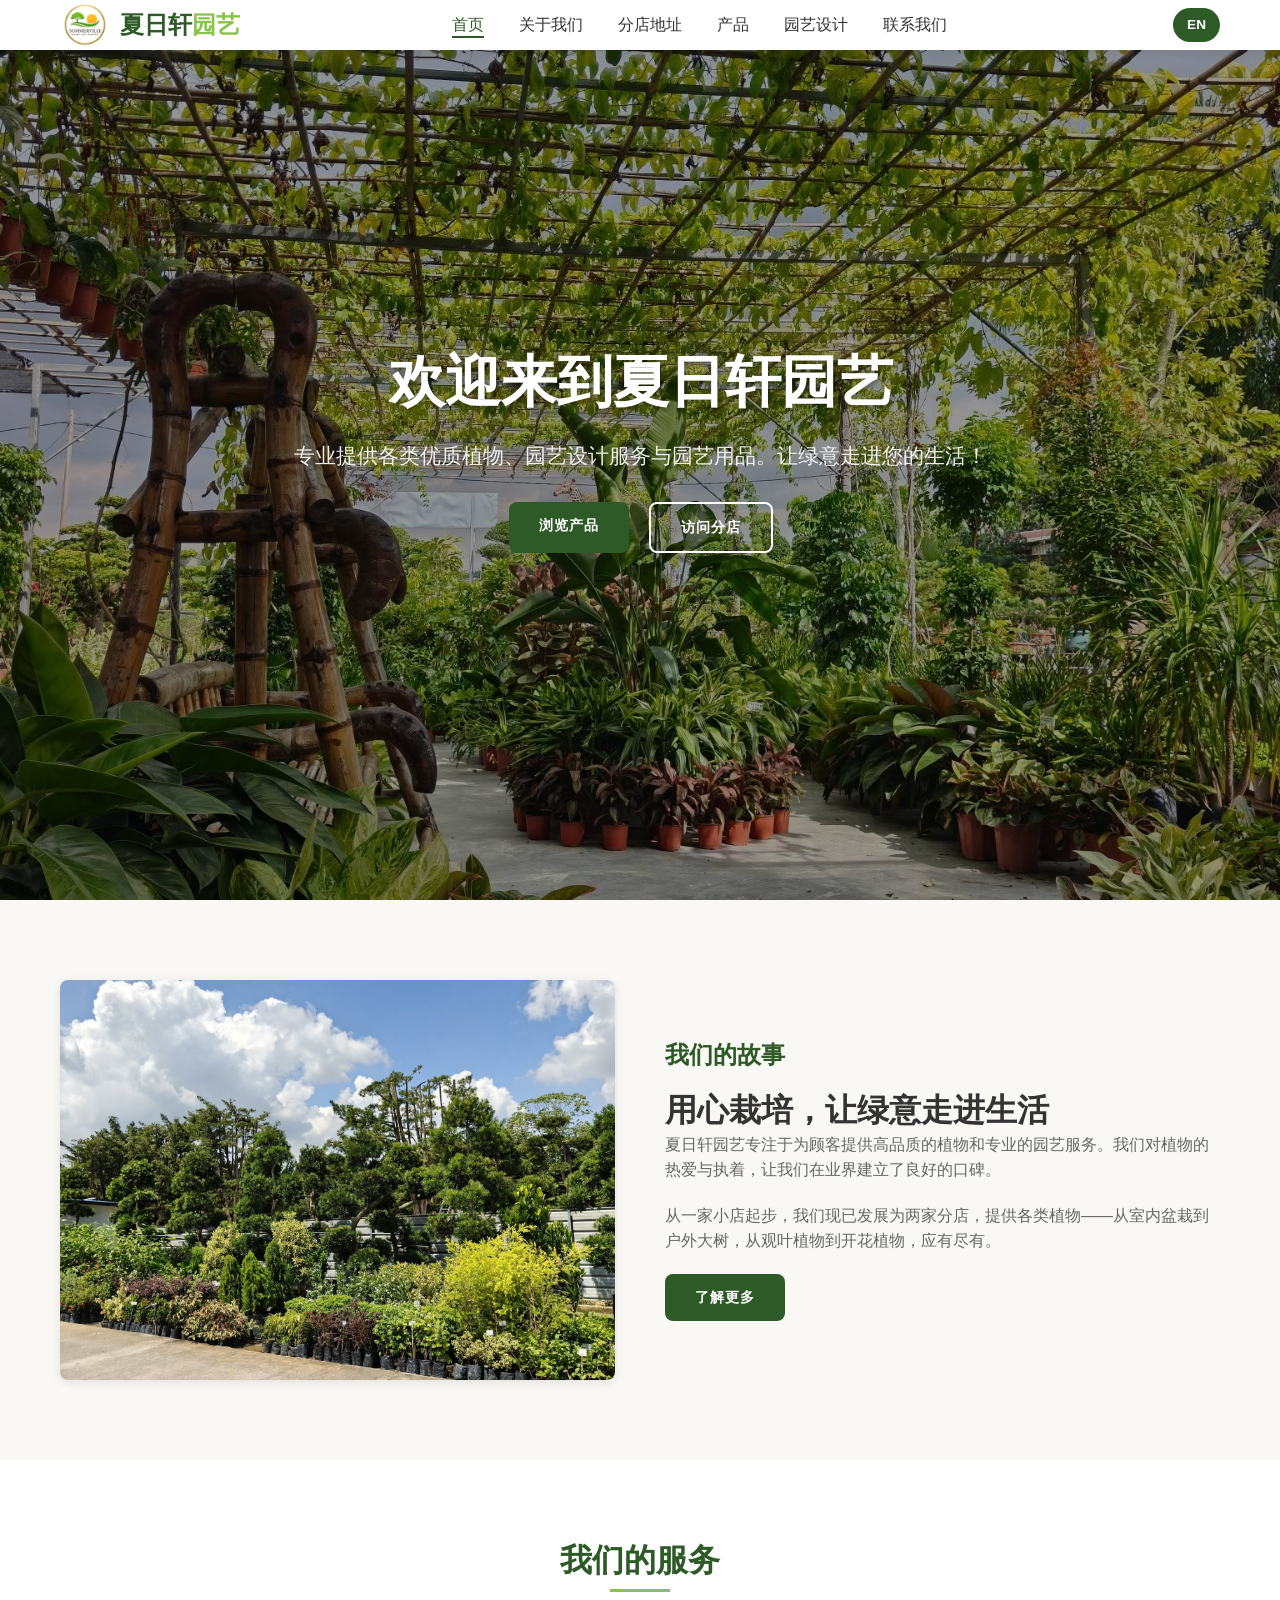
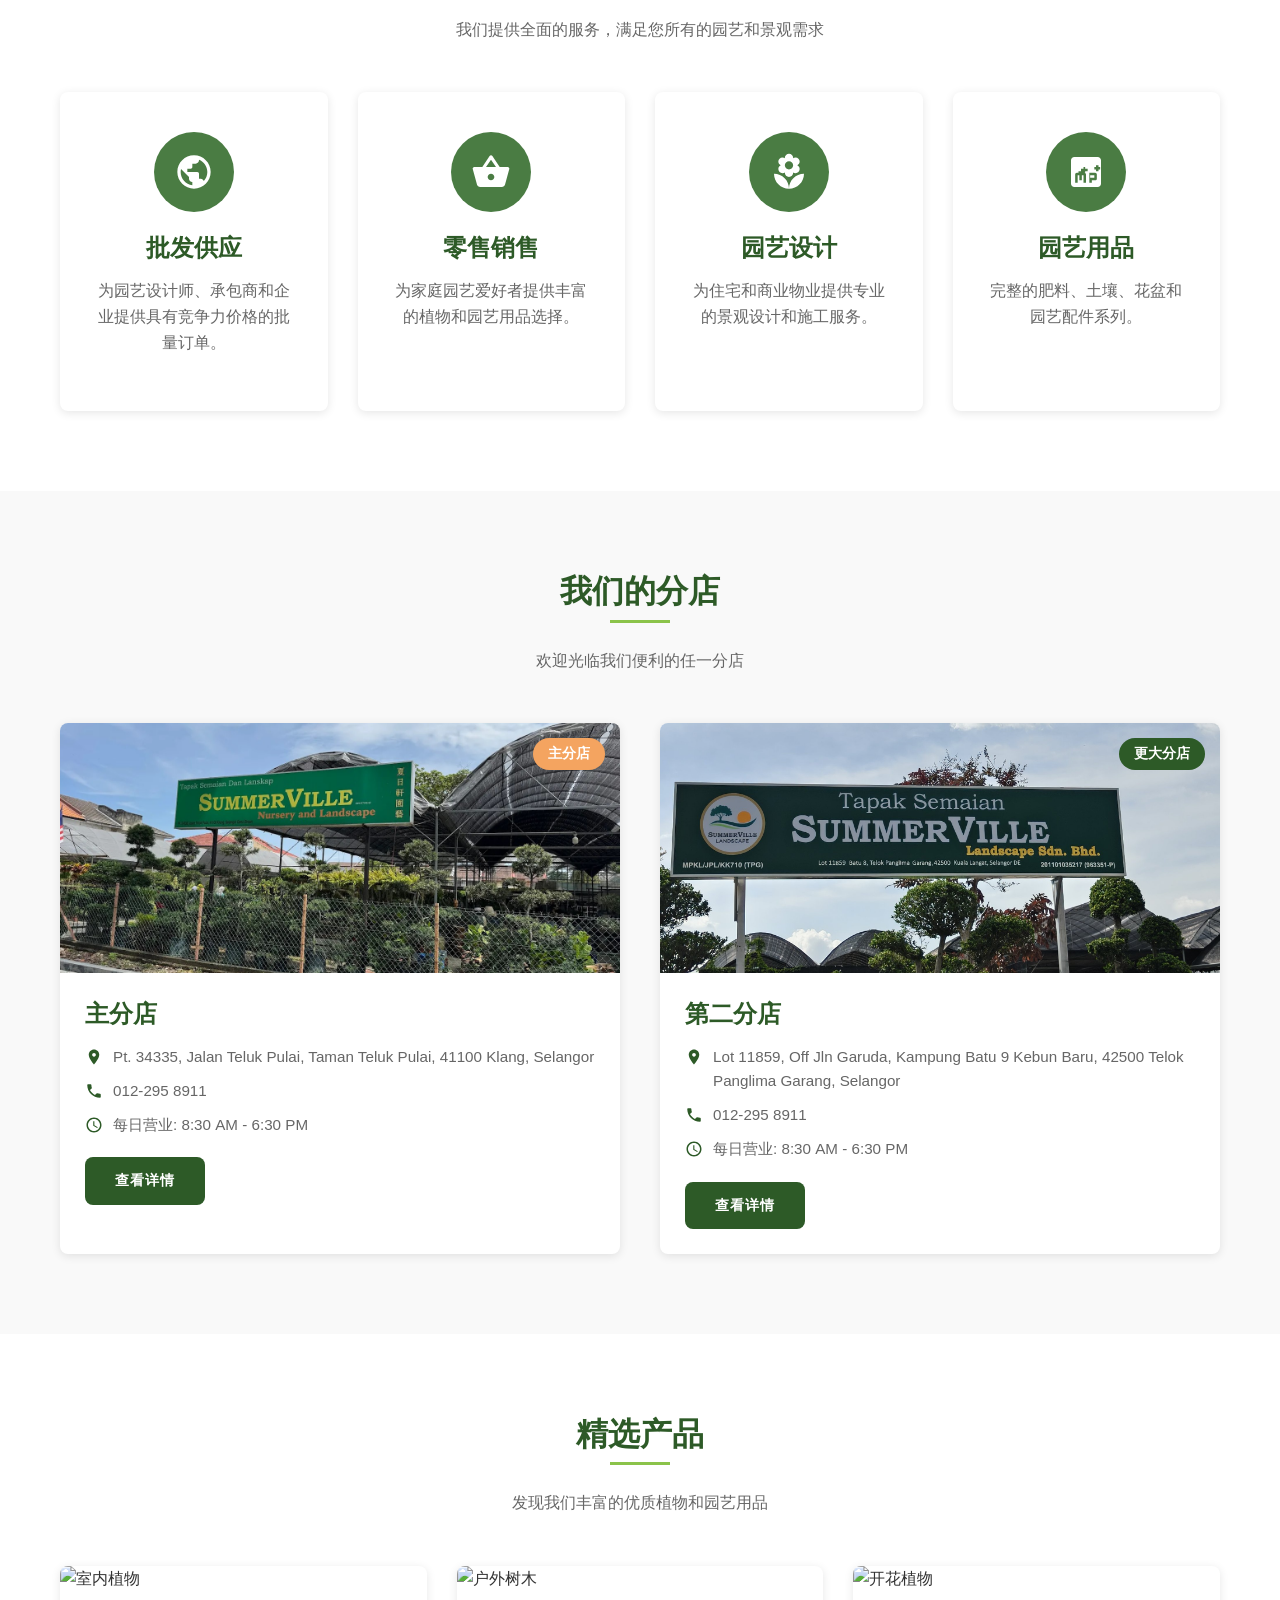
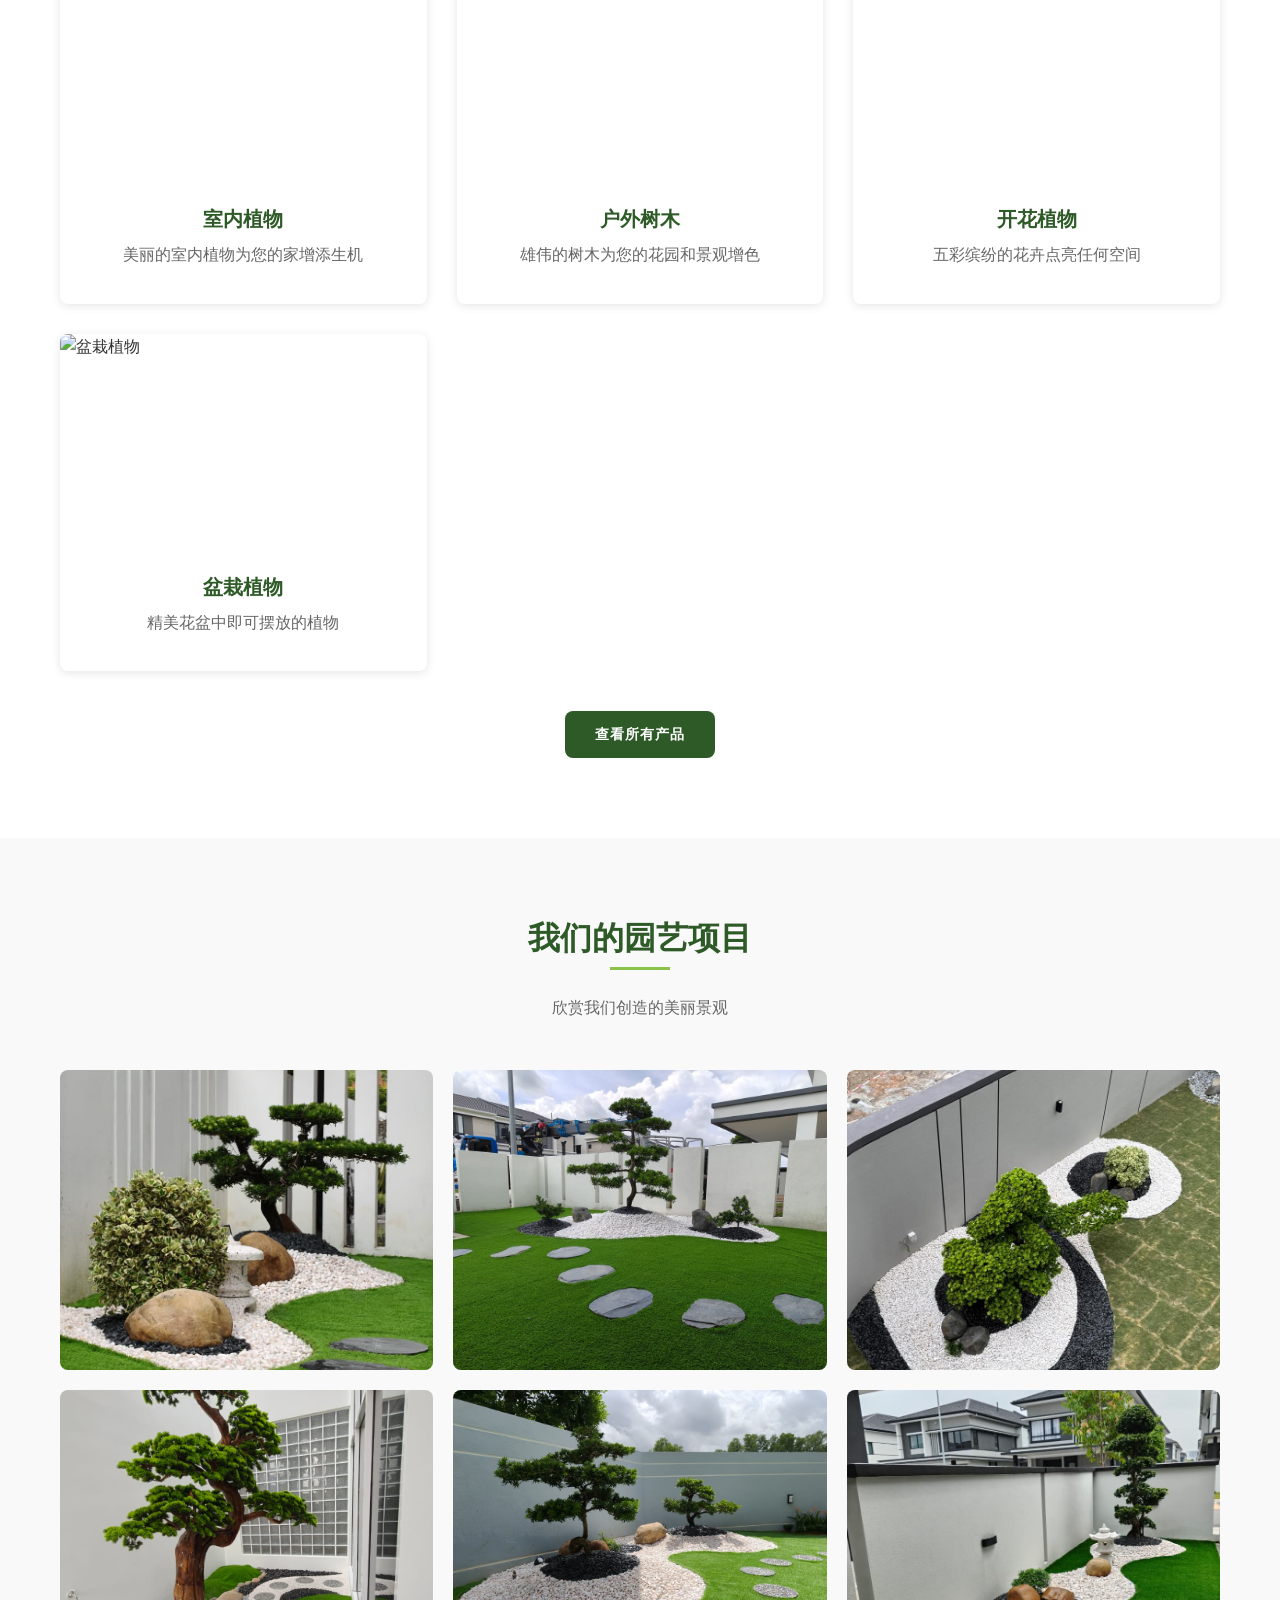
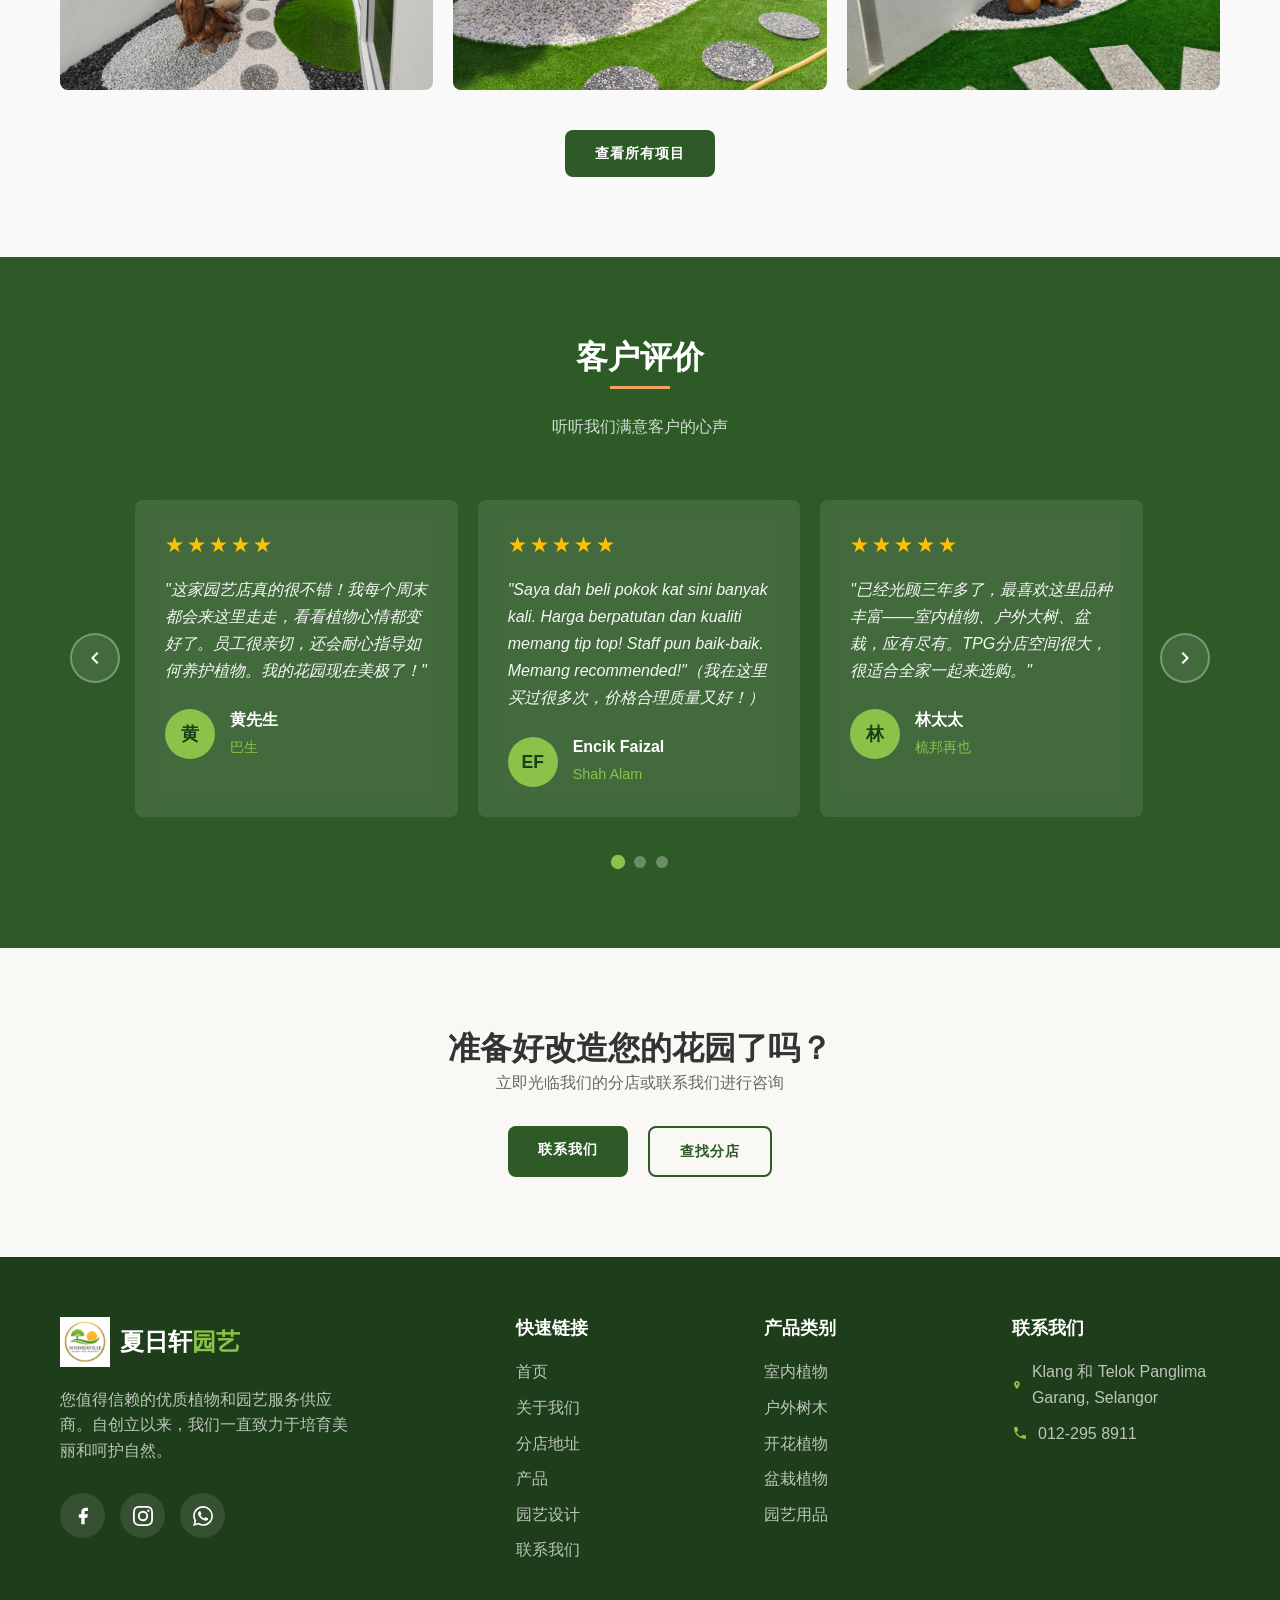
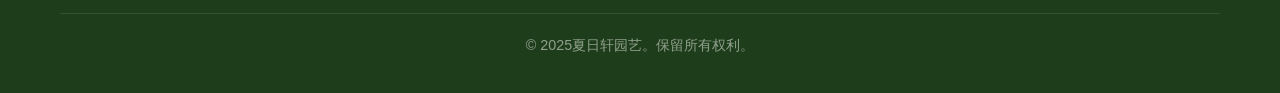
==== cn/index.html @ aea21b6f "Summerville Nursery website - complete with English and Chinese versions" ====
﻿<!DOCTYPE html>
<html lang="zh-CN">

<head>
    <!-- Primary Meta Tags -->
    <meta charset="UTF-8">
    <meta name="viewport" content="width=device-width, initial-scale=1.0">
    <meta name="title" content="夏日轩园艺 - 优质植物与园艺服务">
    <meta name="description" content="夏日轩园艺提供优质植物、园艺设计服务和园艺用品。欢迎光临我们的两家分店，满足您所有的园艺需求。批发和零售均可。">
    <meta name="keywords" content="苗圃, 植物, 园艺设计, 花园, 树木, 花卉, 盆栽, 园艺用品, 批发植物, 零售苗圃">
    <meta name="author" content="Summerville Nursery">
    <meta name="robots" content="index, follow">

    <!-- Canonical URL -->
    <link rel="canonical" href="https://www.summervillenursery.com/cn/">

    <!-- Favicon -->
    <link rel="icon" type="image/png" href="../images/favicon.png">

    <title>夏日轩园艺 - 优质植物与园艺服务</title>

    <!-- Stylesheets -->
    <link rel="stylesheet" href="../css/styles.css">
</head>

<body>
    <!-- Header & Navigation -->
    <header>
        <nav class="container">
            <div class="logo">
                <img src="../image/SummervilleLogo.png" alt="夏日轩园艺标志" width="50" height="50">
                <h1>夏日轩<span>园艺</span></h1>
            </div>
            <ul class="nav-links">
                <li><a href="index.html" class="active">首页</a></li>
                <li><a href="about.html">关于我们</a></li>
                <li><a href="branches.html">分店地址</a></li>
                <li><a href="products.html">产品</a></li>
                <li><a href="landscape.html">园艺设计</a></li>
                <li><a href="contact.html">联系我们</a></li>
            </ul>
            <a href="../index.html" class="lang-toggle" title="Switch to English">EN</a>
            <div class="mobile-menu-btn" aria-label="切换移动菜单">
                <span></span>
                <span></span>
                <span></span>
            </div>
        </nav>
    </header>

    <!-- Hero Section -->
    <section class="hero">
        <div class="hero-slider">
            <div class="hero-slide active" style="background-image: url('../image/landing/n1.jpg');"></div>
            <div class="hero-slide" style="background-image: url('../image/landing/n2.jpg');"></div>
            <div class="hero-slide" style="background-image: url('../image/landscapes/l8.jpeg');"></div>
        </div>
        <div class="hero-overlay"></div>
        <div class="hero-content">
            <h1>欢迎来到夏日轩园艺</h1>
            <p>专业提供各类优质植物、园艺设计服务与园艺用品。让绿意走进您的生活！</p>
            <div class="hero-buttons">
                <a href="products.html" class="btn btn-primary">浏览产品</a>
                <a href="branches.html" class="btn btn-secondary" style="color: white; border-color: white;">访问分店</a>
            </div>
        </div>
    </section>

    <!-- About Preview Section -->
    <section class="about-preview">
        <div class="container">
            <div class="about-grid">
                <div class="about-image animate-on-scroll">
                    <img src="../image/landing/n4.jpg" alt="关于夏日轩园艺 - 我们的故事">
                </div>
                <div class="about-text animate-on-scroll">
                    <h3>我们的故事</h3>
                    <h2>用心栽培，让绿意走进生活</h2>
                    <p>夏日轩园艺专注于为顾客提供高品质的植物和专业的园艺服务。我们对植物的热爱与执着，让我们在业界建立了良好的口碑。</p>
                    <p>从一家小店起步，我们现已发展为两家分店，提供各类植物——从室内盆栽到户外大树，从观叶植物到开花植物，应有尽有。</p>
                    <a href="about.html" class="btn btn-primary">了解更多</a>
                </div>
            </div>
        </div>
    </section>

    <!-- Services Section -->
    <section class="services">
        <div class="container">
            <div class="section-header">
                <h2>我们的服务</h2>
                <p>我们提供全面的服务，满足您所有的园艺和景观需求</p>
            </div>
            <div class="services-grid">
                <div class="service-card animate-on-scroll">
                    <div class="service-icon">
                        <svg viewBox="0 0 24 24">
                            <path d="M12 2C6.48 2 2 6.48 2 12s4.48 10 10 10 10-4.48 10-10S17.52 2 12 2zm-1 17.93c-3.95-.49-7-3.85-7-7.93 0-.62.08-1.21.21-1.79L9 15v1c0 1.1.9 2 2 2v1.93zm6.9-2.54c-.26-.81-1-1.39-1.9-1.39h-1v-3c0-.55-.45-1-1-1H8v-2h2c.55 0 1-.45 1-1V7h2c1.1 0 2-.9 2-2v-.41c2.93 1.19 5 4.06 5 7.41 0 2.08-.8 3.97-2.1 5.39z" />
                        </svg>
                    </div>
                    <h3>批发供应</h3>
                    <p>为园艺设计师、承包商和企业提供具有竞争力价格的批量订单。</p>
                </div>
                <div class="service-card animate-on-scroll">
                    <div class="service-icon">
                        <svg viewBox="0 0 24 24">
                            <path d="M17.21 9l-4.38-6.56c-.19-.28-.51-.42-.83-.42-.32 0-.64.14-.83.43L6.79 9H2c-.55 0-1 .45-1 1 0 .09.01.18.04.27l2.54 9.27c.23.84 1 1.46 1.92 1.46h13c.92 0 1.69-.62 1.93-1.46l2.54-9.27L23 10c0-.55-.45-1-1-1h-4.79zM9 9l3-4.4L15 9H9zm3 8c-1.1 0-2-.9-2-2s.9-2 2-2 2 .9 2 2-.9 2-2 2z" />
                        </svg>
                    </div>
                    <h3>零售销售</h3>
                    <p>为家庭园艺爱好者提供丰富的植物和园艺用品选择。</p>
                </div>
                <div class="service-card animate-on-scroll">
                    <div class="service-icon">
                        <svg viewBox="0 0 24 24">
                            <path d="M12 22c4.97 0 9-4.03 9-9-4.97 0-9 4.03-9 9zM5.6 10.25c0 1.38 1.12 2.5 2.5 2.5.53 0 1.01-.16 1.42-.44l-.02.19c0 1.38 1.12 2.5 2.5 2.5s2.5-1.12 2.5-2.5l-.02-.19c.4.28.89.44 1.42.44 1.38 0 2.5-1.12 2.5-2.5 0-1-.59-1.85-1.43-2.25.84-.4 1.43-1.25 1.43-2.25 0-1.38-1.12-2.5-2.5-2.5-.53 0-1.01.16-1.42.44l.02-.19C14.5 2.12 13.38 1 12 1S9.5 2.12 9.5 3.5l.02.19c-.4-.28-.89-.44-1.42-.44-1.38 0-2.5 1.12-2.5 2.5 0 1 .59 1.85 1.43 2.25-.84.4-1.43 1.25-1.43 2.25zM12 5.5c1.38 0 2.5 1.12 2.5 2.5s-1.12 2.5-2.5 2.5S9.5 9.38 9.5 8s1.12-2.5 2.5-2.5zM3 13c0 4.97 4.03 9 9 9 0-4.97-4.03-9-9-9z" />
                        </svg>
                    </div>
                    <h3>园艺设计</h3>
                    <p>为住宅和商业物业提供专业的景观设计和施工服务。</p>
                </div>
                <div class="service-card animate-on-scroll">
                    <div class="service-icon">
                        <svg viewBox="0 0 24 24">
                            <path d="M19 3H5c-1.1 0-2 .9-2 2v14c0 1.1.9 2 2 2h14c1.1 0 2-.9 2-2V5c0-1.1-.9-2-2-2zm-7 15.5h-1.5V14h-1v3H8v-3H7v4.5H5.5v-5c0-.55.45-1 1-1H11c.55 0 1 .45 1 1v5zm3.5 0H14v-6h3.5c.55 0 1 .45 1 1V16c0 .55-.45 1-1 1h-2v1.5zm-1-4.5H17v1.5h-2.5V14zm0-1.5h-7v-1H9v-1.5h1.5v-1h1v1H13v1.5h-1.5v1zm3.5-1v-1h-1v-1.5h1v-1h1.5v1h1v1.5h-1v1H17z" />
                        </svg>
                    </div>
                    <h3>园艺用品</h3>
                    <p>完整的肥料、土壤、花盆和园艺配件系列。</p>
                </div>
            </div>
        </div>
    </section>

    <!-- Our Branches Section -->
    <section class="branches-section">
        <div class="container">
            <div class="section-header">
                <h2>我们的分店</h2>
                <p>欢迎光临我们便利的任一分店</p>
            </div>
            <div class="branches-grid">
                <!-- Main Branch -->
                <div class="branch-card animate-on-scroll">
                    <div class="branch-image">
                        <img src="../image/landing/m1.jpg" alt="夏日轩园艺主分店">
                        <span class="branch-badge">主分店</span>
                    </div>
                    <div class="branch-info">
                        <h3>主分店</h3>
                        <div class="branch-details">
                            <p>
                                <svg viewBox="0 0 24 24">
                                    <path d="M12 2C8.13 2 5 5.13 5 9c0 5.25 7 13 7 13s7-7.75 7-13c0-3.87-3.13-7-7-7zm0 9.5c-1.38 0-2.5-1.12-2.5-2.5s1.12-2.5 2.5-2.5 2.5 1.12 2.5 2.5-1.12 2.5-2.5 2.5z" />
                                </svg>
                                <span>Pt. 34335, Jalan Teluk Pulai, Taman Teluk Pulai, 41100 Klang, Selangor</span>
                            </p>
                            <p>
                                <svg viewBox="0 0 24 24">
                                    <path d="M6.62 10.79c1.44 2.83 3.76 5.14 6.59 6.59l2.2-2.2c.27-.27.67-.36 1.02-.24 1.12.37 2.33.57 3.57.57.55 0 1 .45 1 1V20c0 .55-.45 1-1 1-9.39 0-17-7.61-17-17 0-.55.45-1 1-1h3.5c.55 0 1 .45 1 1 0 1.25.2 2.45.57 3.57.11.35.03.74-.25 1.02l-2.2 2.2z" />
                                </svg>
                                <span>012-295 8911</span>
                            </p>
                            <p>
                                <svg viewBox="0 0 24 24">
                                    <path d="M11.99 2C6.47 2 2 6.48 2 12s4.47 10 9.99 10C17.52 22 22 17.52 22 12S17.52 2 11.99 2zM12 20c-4.42 0-8-3.58-8-8s3.58-8 8-8 8 3.58 8 8-3.58 8-8 8zm.5-13H11v6l5.25 3.15.75-1.23-4.5-2.67z" />
                                </svg>
                                <span>每日营业: 8:30 AM - 6:30 PM</span>
                            </p>
                        </div>
                        <a href="branches.html" class="btn btn-primary">查看详情</a>
                    </div>
                </div>

                <!-- Second Branch (Bigger) -->
                <div class="branch-card animate-on-scroll">
                    <div class="branch-image">
                        <img src="../image/landing/n6.jpg" alt="夏日轩园艺第二分店">
                        <span class="branch-badge" style="background-color: #2d5a27;">更大分店</span>
                    </div>
                    <div class="branch-info">
                        <h3>第二分店</h3>
                        <div class="branch-details">
                            <p>
                                <svg viewBox="0 0 24 24">
                                    <path d="M12 2C8.13 2 5 5.13 5 9c0 5.25 7 13 7 13s7-7.75 7-13c0-3.87-3.13-7-7-7zm0 9.5c-1.38 0-2.5-1.12-2.5-2.5s1.12-2.5 2.5-2.5 2.5 1.12 2.5 2.5-1.12 2.5-2.5 2.5z" />
                                </svg>
                                <span>Lot 11859, Off Jln Garuda, Kampung Batu 9 Kebun Baru, 42500 Telok Panglima Garang, Selangor</span>
                            </p>
                            <p>
                                <svg viewBox="0 0 24 24">
                                    <path d="M6.62 10.79c1.44 2.83 3.76 5.14 6.59 6.59l2.2-2.2c.27-.27.67-.36 1.02-.24 1.12.37 2.33.57 3.57.57.55 0 1 .45 1 1V20c0 .55-.45 1-1 1-9.39 0-17-7.61-17-17 0-.55.45-1 1-1h3.5c.55 0 1 .45 1 1 0 1.25.2 2.45.57 3.57.11.35.03.74-.25 1.02l-2.2 2.2z" />
                                </svg>
                                <span>012-295 8911</span>
                            </p>
                            <p>
                                <svg viewBox="0 0 24 24">
                                    <path d="M11.99 2C6.47 2 2 6.48 2 12s4.47 10 9.99 10C17.52 22 22 17.52 22 12S17.52 2 11.99 2zM12 20c-4.42 0-8-3.58-8-8s3.58-8 8-8 8 3.58 8 8-3.58 8-8 8zm.5-13H11v6l5.25 3.15.75-1.23-4.5-2.67z" />
                                </svg>
                                <span>每日营业: 8:30 AM - 6:30 PM</span>
                            </p>
                        </div>
                        <a href="branches.html" class="btn btn-primary">查看详情</a>
                    </div>
                </div>
            </div>
        </div>
    </section>

    <!-- Featured Products Section -->
    <section class="products-section">
        <div class="container">
            <div class="section-header">
                <h2>精选产品</h2>
                <p>发现我们丰富的优质植物和园艺用品</p>
            </div>
            <div class="products-grid">
                <div class="product-card animate-on-scroll">
                    <div class="product-image">
                        <img src="https://images.unsplash.com/photo-1614594975525-e45190c55d0b?w=400&h=400&fit=crop" alt="室内植物">
                    </div>
                    <div class="product-info">
                        <h4>室内植物</h4>
                        <p>美丽的室内植物为您的家增添生机</p>
                    </div>
                </div>
                <div class="product-card animate-on-scroll">
                    <div class="product-image">
                        <img src="https://images.unsplash.com/photo-1502082553048-f009c37129b9?w=400&h=400&fit=crop" alt="户外树木">
                    </div>
                    <div class="product-info">
                        <h4>户外树木</h4>
                        <p>雄伟的树木为您的花园和景观增色</p>
                    </div>
                </div>
                <div class="product-card animate-on-scroll">
                    <div class="product-image">
                        <img src="https://images.unsplash.com/photo-1490750967868-88aa4486c946?w=400&h=400&fit=crop" alt="开花植物">
                    </div>
                    <div class="product-info">
                        <h4>开花植物</h4>
                        <p>五彩缤纷的花卉点亮任何空间</p>
                    </div>
                </div>
                <div class="product-card animate-on-scroll">
                    <div class="product-image">
                        <img src="https://images.unsplash.com/photo-1509423350716-97f9360b4e09?w=400&h=400&fit=crop" alt="盆栽植物">
                    </div>
                    <div class="product-info">
                        <h4>盆栽植物</h4>
                        <p>精美花盆中即可摆放的植物</p>
                    </div>
                </div>
            </div>
            <div class="text-center mt-4">
                <a href="products.html" class="btn btn-primary">查看所有产品</a>
            </div>
        </div>
    </section>

    <!-- Landscape Portfolio Preview -->
    <section class="gallery-section bg-light">
        <div class="container">
            <div class="section-header">
                <h2>我们的园艺项目</h2>
                <p>欣赏我们创造的美丽景观</p>
            </div>
            <div class="gallery-grid">
                <div class="gallery-item animate-on-scroll">
                    <img src="../image/landscapes/l4.jpeg" alt="园艺项目 1">
                    <div class="gallery-overlay">
                        <h4>住宅花园</h4>
                        <p>完整的花园改造</p>
                    </div>
                </div>
                <div class="gallery-item animate-on-scroll">
                    <img src="../image/landscapes/l16.jpeg" alt="园艺项目 2">
                    <div class="gallery-overlay">
                        <h4>商业景观</h4>
                        <p>办公楼绿化空间</p>
                    </div>
                </div>
                <div class="gallery-item animate-on-scroll">
                    <img src="../image/landscapes/l18.jpeg" alt="园艺项目 3">
                    <div class="gallery-overlay">
                        <h4>花园设计</h4>
                        <p>现代热带花园</p>
                    </div>
                </div>
                <div class="gallery-item animate-on-scroll">
                    <img src="../image/landscapes/l17.jpeg" alt="园艺项目 4">
                    <div class="gallery-overlay">
                        <h4>户外生活</h4>
                        <p>美丽的户外空间</p>
                    </div>
                </div>
                <div class="gallery-item animate-on-scroll">
                    <img src="../image/landscapes/l8.jpeg" alt="园艺项目 5">
                    <div class="gallery-overlay">
                        <h4>园艺项目</h4>
                        <p>专业园艺设计</p>
                    </div>
                </div>
                <div class="gallery-item animate-on-scroll">
                    <img src="../image/landscapes/l13.jpeg" alt="园艺项目 6">
                    <div class="gallery-overlay">
                        <h4>花园改造</h4>
                        <p>美丽的花园设计</p>
                    </div>
                </div>
            </div>
            <div class="text-center mt-4">
                <a href="landscape.html" class="btn btn-primary">查看所有项目</a>
            </div>
        </div>
    </section>

    <!-- Testimonials Section -->
    <section class="testimonials">
        <div class="container">
            <div class="section-header">
                <h2>客户评价</h2>
                <p>听听我们满意客户的心声</p>
            </div>
            <div class="testimonial-carousel">
                <button class="carousel-btn prev-btn" aria-label="上一个评价">
                    <svg viewBox="0 0 24 24" width="24" height="24"><path d="M15.41 7.41L14 6l-6 6 6 6 1.41-1.41L10.83 12z" fill="currentColor"/></svg>
                </button>
                <div class="testimonial-track-wrapper">
                    <div class="testimonial-track">
                        <div class="testimonial-card">
                            <div class="testimonial-stars">★★★★★</div>
                            <p class="testimonial-text">"这家园艺店真的很不错！我每个周末都会来这里走走，看看植物心情都变好了。员工很亲切，还会耐心指导如何养护植物。我的花园现在美极了！"</p>
                            <div class="testimonial-author">
                                <div class="author-avatar">黄</div>
                                <div class="author-info">
                                    <h4>黄先生</h4>
                                    <span>巴生</span>
                                </div>
                            </div>
                        </div>
                        <div class="testimonial-card">
                            <div class="testimonial-stars">★★★★★</div>
                            <p class="testimonial-text">"Saya dah beli pokok kat sini banyak kali. Harga berpatutan dan kualiti memang tip top! Staff pun baik-baik. Memang recommended!"（我在这里买过很多次，价格合理质量又好！）</p>
                            <div class="testimonial-author">
                                <div class="author-avatar">EF</div>
                                <div class="author-info">
                                    <h4>Encik Faizal</h4>
                                    <span>Shah Alam</span>
                                </div>
                            </div>
                        </div>
                        <div class="testimonial-card">
                            <div class="testimonial-stars">★★★★★</div>
                            <p class="testimonial-text">"已经光顾三年多了，最喜欢这里品种丰富——室内植物、户外大树、盆栽，应有尽有。TPG分店空间很大，很适合全家一起来选购。"</p>
                            <div class="testimonial-author">
                                <div class="author-avatar">林</div>
                                <div class="author-info">
                                    <h4>林太太</h4>
                                    <span>梳邦再也</span>
                                </div>
                            </div>
                        </div>
                        <div class="testimonial-card">
                            <div class="testimonial-stars">★★★★★</div>
                            <p class="testimonial-text">"在这里购买了很多植物，每棵都很健康。老板娘人很好，会耐心指导如何照顾植物。价格实惠，服务也很周到，下次还会再来！"</p>
                            <div class="testimonial-author">
                                <div class="author-avatar">陈</div>
                                <div class="author-info">
                                    <h4>陈太太</h4>
                                    <span>Puchong</span>
                                </div>
                            </div>
                        </div>
                        <div class="testimonial-card">
                            <div class="testimonial-stars">★★★★★</div>
                            <p class="testimonial-text">"终于找到一家价格合理又有品质的园艺店！他们的园艺设计团队也帮我家做了景观设计，效果非常满意。强烈推荐！"</p>
                            <div class="testimonial-author">
                                <div class="author-avatar">KR</div>
                                <div class="author-info">
                                    <h4>Mr. Kumar</h4>
                                    <span>巴生</span>
                                </div>
                            </div>
                        </div>
                    </div>
                </div>
                <button class="carousel-btn next-btn" aria-label="下一个评价">
                    <svg viewBox="0 0 24 24" width="24" height="24"><path d="M8.59 16.59L10 18l6-6-6-6-1.41 1.41L13.17 12z" fill="currentColor"/></svg>
                </button>
            </div>
            <div class="carousel-dots"></div>
        </div>
    </section>

    <!-- Call to Action Section -->
    <section class="cta-section bg-cream">
        <div class="container text-center">
            <h2>准备好改造您的花园了吗？</h2>
            <p>立即光临我们的分店或联系我们进行咨询</p>
            <div class="hero-buttons mt-3">
                <a href="contact.html" class="btn btn-primary">联系我们</a>
                <a href="branches.html" class="btn btn-secondary">查找分店</a>
            </div>
        </div>
    </section>

    <!-- Footer -->
    <footer>
        <div class="container">
            <div class="footer-grid">
                <div class="footer-about">
                    <div class="logo">
                        <img src="../image/SummervilleLogo.png" alt="夏日轩园艺标志" width="50" height="50">
                        <h1>夏日轩<span>园艺</span></h1>
                    </div>
                    <p>您值得信赖的优质植物和园艺服务供应商。自创立以来，我们一直致力于培育美丽和呵护自然。</p>
                    <div class="social-links">
                        <a href="https://www.facebook.com/p/Summerville-Nursery-and-Landscape-100057068217162/" aria-label="Facebook" target="_blank" rel="noopener">
                            <svg viewBox="0 0 24 24"><path d="M18 2h-3a5 5 0 0 0-5 5v3H7v4h3v8h4v-8h3l1-4h-4V7a1 1 0 0 1 1-1h3z"/></svg>
                        </a>
                        <a href="https://instagram.com/summervillenursery" aria-label="Instagram" target="_blank" rel="noopener">
                            <svg viewBox="0 0 24 24"><path d="M12 2.163c3.204 0 3.584.012 4.85.07 3.252.148 4.771 1.691 4.919 4.919.058 1.265.069 1.645.069 4.849 0 3.205-.012 3.584-.069 4.849-.149 3.225-1.664 4.771-4.919 4.919-1.266.058-1.644.07-4.85.07-3.204 0-3.584-.012-4.849-.07-3.26-.149-4.771-1.699-4.919-4.92-.058-1.265-.07-1.644-.07-4.849 0-3.204.013-3.583.07-4.849.149-3.227 1.664-4.771 4.919-4.919 1.266-.057 1.645-.069 4.849-.069zM12 0C8.741 0 8.333.014 7.053.072 2.695.272.273 2.69.073 7.052.014 8.333 0 8.741 0 12c0 3.259.014 3.668.072 4.948.2 4.358 2.618 6.78 6.98 6.98C8.333 23.986 8.741 24 12 24c3.259 0 3.668-.014 4.948-.072 4.354-.2 6.782-2.618 6.979-6.98.059-1.28.073-1.689.073-4.948 0-3.259-.014-3.667-.072-4.947-.196-4.354-2.617-6.78-6.979-6.98C15.668.014 15.259 0 12 0zm0 5.838a6.162 6.162 0 1 0 0 12.324 6.162 6.162 0 0 0 0-12.324zM12 16a4 4 0 1 1 0-8 4 4 0 0 1 0 8zm6.406-11.845a1.44 1.44 0 1 0 0 2.881 1.44 1.44 0 0 0 0-2.881z"/></svg>
                        </a>
                        <a href="https://wa.me/60122958911" aria-label="WhatsApp" target="_blank" rel="noopener">
                            <svg viewBox="0 0 24 24"><path d="M17.472 14.382c-.297-.149-1.758-.867-2.03-.967-.273-.099-.471-.148-.67.15-.197.297-.767.966-.94 1.164-.173.199-.347.223-.644.075-.297-.15-1.255-.463-2.39-1.475-.883-.788-1.48-1.761-1.653-2.059-.173-.297-.018-.458.13-.606.134-.133.298-.347.446-.52.149-.174.198-.298.298-.497.099-.198.05-.371-.025-.52-.075-.149-.669-1.612-.916-2.207-.242-.579-.487-.5-.669-.51-.173-.008-.371-.01-.57-.01-.198 0-.52.074-.792.372-.272.297-1.04 1.016-1.04 2.479 0 1.462 1.065 2.875 1.213 3.074.149.198 2.096 3.2 5.077 4.487.709.306 1.262.489 1.694.625.712.227 1.36.195 1.871.118.571-.085 1.758-.719 2.006-1.413.248-.694.248-1.289.173-1.413-.074-.124-.272-.198-.57-.347m-5.421 7.403h-.004a9.87 9.87 0 0 1-5.031-1.378l-.361-.214-3.741.982.998-3.648-.235-.374a9.86 9.86 0 0 1-1.51-5.26c.001-5.45 4.436-9.884 9.888-9.884 2.64 0 5.122 1.03 6.988 2.898a9.825 9.825 0 0 1 2.893 6.994c-.003 5.45-4.437 9.884-9.885 9.884m8.413-18.297A11.815 11.815 0 0 0 12.05 0C5.495 0 .16 5.335.157 11.892c0 2.096.547 4.142 1.588 5.945L.057 24l6.305-1.654a11.882 11.882 0 0 0 5.683 1.448h.005c6.554 0 11.89-5.335 11.893-11.893a11.821 11.821 0 0 0-3.48-8.413z"/></svg>
                        </a>
                    </div>
                </div>
                <div class="footer-links">
                    <h4>快速链接</h4>
                    <ul>
                        <li><a href="index.html">首页</a></li>
                        <li><a href="about.html">关于我们</a></li>
                        <li><a href="branches.html">分店地址</a></li>
                        <li><a href="products.html">产品</a></li>
                        <li><a href="landscape.html">园艺设计</a></li>
                        <li><a href="contact.html">联系我们</a></li>
                    </ul>
                </div>
                <div class="footer-links">
                    <h4>产品类别</h4>
                    <ul>
                        <li><a href="products.html#indoor">室内植物</a></li>
                        <li><a href="products.html#outdoor">户外树木</a></li>
                        <li><a href="products.html#flowering">开花植物</a></li>
                        <li><a href="products.html#potted">盆栽植物</a></li>
                        <li><a href="products.html#supplies">园艺用品</a></li>
                    </ul>
                </div>
                <div class="footer-contact">
                    <h4>联系我们</h4>
                    <p>
                        <svg viewBox="0 0 24 24"><path d="M12 2C8.13 2 5 5.13 5 9c0 5.25 7 13 7 13s7-7.75 7-13c0-3.87-3.13-7-7-7zm0 9.5c-1.38 0-2.5-1.12-2.5-2.5s1.12-2.5 2.5-2.5 2.5 1.12 2.5 2.5-1.12 2.5-2.5 2.5z"/></svg>
                        Klang 和 Telok Panglima Garang, Selangor
                    </p>
                    <p>
                        <svg viewBox="0 0 24 24"><path d="M6.62 10.79c1.44 2.83 3.76 5.14 6.59 6.59l2.2-2.2c.27-.27.67-.36 1.02-.24 1.12.37 2.33.57 3.57.57.55 0 1 .45 1 1V20c0 .55-.45 1-1 1-9.39 0-17-7.61-17-17 0-.55.45-1 1-1h3.5c.55 0 1 .45 1 1 0 1.25.2 2.45.57 3.57.11.35.03.74-.25 1.02l-2.2 2.2z"/></svg>
                        012-295 8911
                    </p>
                </div>
            </div>
            <div class="footer-bottom">
                <p>&copy; 2025夏日轩园艺。保留所有权利。</p>
            </div>
        </div>
    </footer>

    <!-- JavaScript -->
    <script src="../js/main.js"></script>
</body>

</html>
---- css/styles.css ----
/* =====================================================
   SUMMERVILLE NURSERY - Main Stylesheet
   ===================================================== */

/* CSS Variables */
:root {
    --primary-color: #2d5a27;
    --primary-dark: #1e3d1a;
    --primary-light: #4a7c43;
    --secondary-color: #8bc34a;
    --accent-color: #f4a460;
    --text-dark: #333333;
    --text-light: #666666;
    --text-white: #ffffff;
    --bg-light: #f9f9f9;
    --bg-white: #ffffff;
    --bg-cream: #faf8f5;
    --shadow: 0 2px 10px rgba(0, 0, 0, 0.1);
    --shadow-hover: 0 5px 20px rgba(0, 0, 0, 0.15);
    --transition: all 0.3s ease;
    --border-radius: 8px;
}

/* Reset & Base Styles */
* {
    margin: 0;
    padding: 0;
    box-sizing: border-box;
}

html {
    scroll-behavior: smooth;
}

body {
    font-family: 'Segoe UI', Tahoma, Geneva, Verdana, sans-serif;
    line-height: 1.6;
    color: var(--text-dark);
    background-color: var(--bg-white);
}

a {
    text-decoration: none;
    color: inherit;
    transition: var(--transition);
}

ul {
    list-style: none;
}

img {
    max-width: 100%;
    height: auto;
    display: block;
}

.container {
    max-width: 1200px;
    margin: 0 auto;
    padding: 0 20px;
}

/* Typography */
h1,
h2,
h3,
h4,
h5,
h6 {
    font-weight: 600;
    line-height: 1.3;
    color: var(--text-dark);
}

h1 {
    font-size: 2.5rem;
}

h2 {
    font-size: 2rem;
}

h3 {
    font-size: 1.5rem;
}

h4 {
    font-size: 1.25rem;
}

p {
    margin-bottom: 1rem;
    color: var(--text-light);
}

/* Buttons */
.btn {
    display: inline-block;
    padding: 12px 30px;
    border-radius: var(--border-radius);
    font-weight: 600;
    text-transform: uppercase;
    letter-spacing: 1px;
    font-size: 0.9rem;
    cursor: pointer;
    transition: var(--transition);
    border: none;
}

.btn-primary {
    background-color: var(--primary-color);
    color: var(--text-white);
}

.btn-primary:hover {
    background-color: var(--primary-dark);
    transform: translateY(-2px);
}

.btn-secondary {
    background-color: transparent;
    color: var(--primary-color);
    border: 2px solid var(--primary-color);
}

.btn-secondary:hover {
    background-color: var(--primary-color);
    color: var(--text-white);
}

.btn-accent {
    background-color: var(--accent-color);
    color: var(--text-white);
}

.btn-accent:hover {
    background-color: #e08c3a;
}

/* =====================================================
   HEADER & NAVIGATION
   ===================================================== */
header {
    position: fixed;
    top: 0;
    left: 0;
    width: 100%;
    z-index: 1000;
    background-color: var(--bg-white);
    box-shadow: var(--shadow);
    transition: var(--transition);
}

header.scrolled {
    background-color: rgba(255, 255, 255, 0.98);
}

nav {
    display: flex;
    justify-content: space-between;
    align-items: center;
    padding: 15px 0;
}

.logo {
    display: flex;
    align-items: center;
    gap: 10px;
}

.logo img {
    height: 50px;
    width: auto;
}

.logo h1 {
    font-size: 1.5rem;
    color: var(--primary-color);
}

.logo span {
    color: var(--secondary-color);
}

.nav-links {
    display: flex;
    gap: 35px;
}

.nav-links a {
    font-weight: 500;
    color: var(--text-dark);
    position: relative;
    padding: 5px 0;
}

.nav-links a::after {
    content: '';
    position: absolute;
    bottom: 0;
    left: 0;
    width: 0;
    height: 2px;
    background-color: var(--primary-color);
    transition: var(--transition);
}

.nav-links a:hover::after,
.nav-links a.active::after {
    width: 100%;
}

.nav-links a:hover,
.nav-links a.active {
    color: var(--primary-color);
}

/* Language Toggle Button */
.lang-toggle {
    display: inline-flex;
    align-items: center;
    justify-content: center;
    background-color: var(--primary-color);
    color: var(--text-white);
    padding: 6px 14px;
    border-radius: 20px;
    font-size: 0.85rem;
    font-weight: 600;
    margin-left: 15px;
    transition: var(--transition);
    white-space: nowrap;
}

.lang-toggle:hover {
    background-color: var(--primary-dark);
    transform: scale(1.05);
}

/* Mobile Menu */
.mobile-menu-btn {
    display: none;
    flex-direction: column;
    gap: 5px;
    cursor: pointer;
    padding: 5px;
}

.mobile-menu-btn span {
    width: 25px;
    height: 3px;
    background-color: var(--primary-color);
    transition: var(--transition);
}

/* =====================================================
   HERO SECTION
   ===================================================== */
.hero {
    height: 100vh;
    min-height: 600px;
    display: flex;
    align-items: center;
    justify-content: center;
    position: relative;
    background: linear-gradient(135deg, var(--primary-color) 0%, var(--primary-light) 100%);
    overflow: hidden;
}

.hero-slider {
    position: absolute;
    top: 0;
    left: 0;
    width: 100%;
    height: 100%;
}

.hero-slide {
    position: absolute;
    top: 0;
    left: 0;
    width: 100%;
    height: 100%;
    opacity: 0;
    transition: opacity 1s ease;
    background-size: cover;
    background-position: center;
}

.hero-slide.active {
    opacity: 1;
}

.hero-overlay {
    position: absolute;
    top: 0;
    left: 0;
    width: 100%;
    height: 100%;
    background: rgba(0, 0, 0, 0.4);
}

.hero-content {
    position: relative;
    z-index: 2;
    text-align: center;
    color: var(--text-white);
    max-width: 800px;
    padding: 0 20px;
}

.hero-content h1 {
    font-size: 3.5rem;
    color: var(--text-white);
    margin-bottom: 20px;
    text-shadow: 2px 2px 4px rgba(0, 0, 0, 0.3);
}

.hero-content p {
    font-size: 1.3rem;
    color: rgba(255, 255, 255, 0.9);
    margin-bottom: 30px;
}

.hero-buttons {
    display: flex;
    gap: 20px;
    justify-content: center;
    flex-wrap: wrap;
}

/* =====================================================
   SECTIONS GENERAL
   ===================================================== */
section {
    padding: 80px 0;
}

.section-header {
    text-align: center;
    margin-bottom: 50px;
}

.section-header h2 {
    color: var(--primary-color);
    margin-bottom: 15px;
    position: relative;
    display: inline-block;
}

.section-header h2::after {
    content: '';
    position: absolute;
    bottom: -10px;
    left: 50%;
    transform: translateX(-50%);
    width: 60px;
    height: 3px;
    background-color: var(--secondary-color);
}

.section-header p {
    max-width: 600px;
    margin: 20px auto 0;
}

/* =====================================================
   ABOUT PREVIEW SECTION
   ===================================================== */
.about-preview {
    background-color: var(--bg-cream);
}

.about-grid {
    display: grid;
    grid-template-columns: 1fr 1fr;
    gap: 50px;
    align-items: center;
}

.about-image {
    position: relative;
    border-radius: var(--border-radius);
    overflow: hidden;
    box-shadow: var(--shadow);
}

.about-image img {
    width: 100%;
    height: 400px;
    object-fit: cover;
    object-position: top;
}

.about-text h3 {
    color: var(--primary-color);
    margin-bottom: 20px;
}

.about-text p {
    margin-bottom: 20px;
}

/* =====================================================
   SERVICES SECTION
   ===================================================== */
.services-grid {
    display: grid;
    grid-template-columns: repeat(auto-fit, minmax(250px, 1fr));
    gap: 30px;
}

.service-card {
    background-color: var(--bg-white);
    padding: 40px 30px;
    border-radius: var(--border-radius);
    text-align: center;
    box-shadow: var(--shadow);
    transition: var(--transition);
}

.service-card:hover {
    transform: translateY(-10px);
    box-shadow: var(--shadow-hover);
}

.service-icon {
    width: 80px;
    height: 80px;
    margin: 0 auto 20px;
    background-color: var(--primary-light);
    border-radius: 50%;
    display: flex;
    align-items: center;
    justify-content: center;
}

.service-icon svg {
    width: 40px;
    height: 40px;
    fill: var(--text-white);
}

.service-card h3 {
    margin-bottom: 15px;
    color: var(--primary-color);
}

/* =====================================================
   BRANCHES SECTION
   ===================================================== */
.branches-section {
    background-color: var(--bg-light);
}

.branches-grid {
    display: grid;
    grid-template-columns: repeat(auto-fit, minmax(350px, 1fr));
    gap: 40px;
}

.branch-card {
    background-color: var(--bg-white);
    border-radius: var(--border-radius);
    overflow: hidden;
    box-shadow: var(--shadow);
    transition: var(--transition);
}

.branch-card:hover {
    transform: translateY(-5px);
    box-shadow: var(--shadow-hover);
}

.branch-image {
    height: 250px;
    overflow: hidden;
    position: relative;
}

.branch-image img {
    width: 100%;
    height: 100%;
    object-fit: cover;
    transition: var(--transition);
}

.branch-card:hover .branch-image img {
    transform: scale(1.05);
}

.branch-badge {
    position: absolute;
    top: 15px;
    right: 15px;
    background-color: var(--accent-color);
    color: var(--text-white);
    padding: 5px 15px;
    border-radius: 20px;
    font-size: 0.85rem;
    font-weight: 600;
}

.branch-info {
    padding: 25px;
}

.branch-info h3 {
    color: var(--primary-color);
    margin-bottom: 15px;
}

.branch-details {
    margin-bottom: 20px;
}

.branch-details p {
    display: flex;
    align-items: flex-start;
    gap: 10px;
    margin-bottom: 10px;
    font-size: 0.95rem;
}

.branch-details svg {
    width: 18px;
    height: 18px;
    fill: var(--primary-color);
    flex-shrink: 0;
    margin-top: 3px;
}

.branch-map {
    height: 200px;
    border-radius: var(--border-radius);
    overflow: hidden;
    margin-top: 15px;
}

.branch-map iframe {
    width: 100%;
    height: 100%;
    border: none;
}

/* =====================================================
   PRODUCTS SECTION
   ===================================================== */
.products-grid {
    display: grid;
    grid-template-columns: repeat(auto-fit, minmax(280px, 1fr));
    gap: 30px;
}

.product-card {
    background-color: var(--bg-white);
    border-radius: var(--border-radius);
    overflow: hidden;
    box-shadow: var(--shadow);
    transition: var(--transition);
}

.product-card:hover {
    transform: translateY(-5px);
    box-shadow: var(--shadow-hover);
}

.product-image {
    height: 220px;
    overflow: hidden;
}

.product-image img {
    width: 100%;
    height: 100%;
    object-fit: cover;
    transition: var(--transition);
}

.product-card:hover .product-image img {
    transform: scale(1.1);
}

.product-info {
    padding: 20px;
    text-align: center;
}

.product-info h4 {
    color: var(--primary-color);
    margin-bottom: 10px;
}

/* Product Categories Tabs */
.product-tabs {
    display: flex;
    justify-content: center;
    flex-wrap: wrap;
    gap: 15px;
    margin-bottom: 40px;
}

.product-tab {
    padding: 10px 25px;
    background-color: var(--bg-light);
    border: 2px solid transparent;
    border-radius: 25px;
    cursor: pointer;
    font-weight: 500;
    transition: var(--transition);
}

.product-tab:hover,
.product-tab.active {
    background-color: var(--primary-color);
    color: var(--text-white);
}

/* =====================================================
   LANDSCAPE / GALLERY SECTION
   ===================================================== */
.gallery-grid {
    display: grid;
    grid-template-columns: repeat(auto-fit, minmax(300px, 1fr));
    gap: 20px;
}

.gallery-item {
    position: relative;
    height: 300px;
    border-radius: var(--border-radius);
    overflow: hidden;
    cursor: pointer;
}

.gallery-item img {
    width: 100%;
    height: 100%;
    object-fit: cover;
    transition: var(--transition);
}

.gallery-overlay {
    position: absolute;
    top: 0;
    left: 0;
    width: 100%;
    height: 100%;
    background: rgba(45, 90, 39, 0.8);
    display: flex;
    flex-direction: column;
    align-items: center;
    justify-content: center;
    opacity: 0;
    transition: var(--transition);
}

.gallery-item:hover .gallery-overlay {
    opacity: 1;
}

.gallery-item:hover img {
    transform: scale(1.1);
}

.gallery-overlay h4 {
    color: var(--text-white);
    margin-bottom: 10px;
}

.gallery-overlay p {
    color: rgba(255, 255, 255, 0.8);
    font-size: 0.9rem;
}

/* =====================================================
   TESTIMONIALS SECTION - Auto-Scroll Carousel
   ===================================================== */
.testimonials {
    background-color: var(--primary-color);
    color: var(--text-white);
    padding: 80px 0;
    overflow: hidden;
}

.testimonials .section-header h2 {
    color: var(--text-white);
}

.testimonials .section-header h2::after {
    background-color: var(--accent-color);
}

.testimonials .section-header p {
    color: rgba(255, 255, 255, 0.8);
}

/* Carousel Container */
.testimonial-carousel {
    position: relative;
    display: flex;
    align-items: center;
    gap: 15px;
    max-width: 1200px;
    margin: 0 auto;
    padding: 0 10px;
}

/* Track Wrapper - Hides overflow */
.testimonial-track-wrapper {
    overflow: hidden;
    flex: 1;
    border-radius: var(--border-radius);
    padding: 10px 0;
}

/* Track - Holds all cards in a row */
.testimonial-track {
    display: flex;
    gap: 20px;
    will-change: transform;
    -webkit-backface-visibility: hidden;
    backface-visibility: hidden;
}

/* Individual Card */
.testimonial-card {
    flex: 0 0 calc(100% - 20px);
    min-width: calc(100% - 20px);
    padding: 30px;
    background: rgba(255, 255, 255, 0.1);
    backdrop-filter: blur(10px);
    border-radius: var(--border-radius);
    box-sizing: border-box;
    -webkit-backface-visibility: hidden;
    backface-visibility: hidden;
}

@media (min-width: 768px) {
    .testimonial-card {
        flex: 0 0 calc(50% - 15px);
        min-width: calc(50% - 15px);
    }
}

@media (min-width: 1024px) {
    .testimonial-card {
        flex: 0 0 calc(33.333% - 14px);
        min-width: calc(33.333% - 14px);
    }
}

/* Star Rating */
.testimonial-stars {
    color: #ffc107;
    font-size: 1.2rem;
    margin-bottom: 15px;
    letter-spacing: 3px;
}

/* Testimonial Text */
.testimonial-card .testimonial-text {
    font-size: 1rem;
    font-style: italic;
    line-height: 1.7;
    margin-bottom: 25px;
    color: rgba(255, 255, 255, 0.95);
    min-height: 100px;
}

/* Author Section */
.testimonial-card .testimonial-author {
    display: flex;
    align-items: center;
    gap: 15px;
}

.author-avatar {
    width: 50px;
    height: 50px;
    border-radius: 50%;
    background: var(--secondary-color);
    color: var(--primary-dark);
    display: flex;
    align-items: center;
    justify-content: center;
    font-weight: 700;
    font-size: 1.1rem;
}

.author-info h4 {
    color: var(--text-white);
    margin: 0 0 3px 0;
    font-size: 1rem;
}

.author-info span {
    color: var(--secondary-color);
    font-size: 0.9rem;
}

/* Navigation Buttons */
.carousel-btn {
    width: 50px;
    height: 50px;
    border-radius: 50%;
    border: 2px solid rgba(255, 255, 255, 0.3);
    background: rgba(255, 255, 255, 0.1);
    color: var(--text-white);
    cursor: pointer;
    transition: var(--transition);
    display: flex;
    align-items: center;
    justify-content: center;
    flex-shrink: 0;
}

.carousel-btn:hover {
    background: var(--secondary-color);
    border-color: var(--secondary-color);
    color: var(--primary-dark);
    transform: scale(1.1);
}

/* Carousel Dots */
.carousel-dots {
    display: flex;
    justify-content: center;
    gap: 10px;
    margin-top: 30px;
}

.carousel-dot {
    width: 12px;
    height: 12px;
    border-radius: 50%;
    background: rgba(255, 255, 255, 0.3);
    border: none;
    cursor: pointer;
    transition: var(--transition);
}

.carousel-dot:hover {
    background: rgba(255, 255, 255, 0.6);
}

.carousel-dot.active {
    background: var(--secondary-color);
    transform: scale(1.2);
}

/* Mobile Responsive */
@media (max-width: 768px) {
    .carousel-btn {
        width: 40px;
        height: 40px;
    }
    
    .testimonial-card {
        padding: 25px;
    }
    
    .testimonial-card .testimonial-text {
        font-size: 0.95rem;
        min-height: auto;
    }
}

@media (max-width: 480px) {
    .carousel-btn {
        display: none;
    }
    
    .testimonial-carousel {
        touch-action: pan-x;
    }
}

/* =====================================================
   CONTACT SECTION
   ===================================================== */
.contact-grid {
    display: grid;
    grid-template-columns: 1fr 1fr;
    gap: 50px;
}

.contact-form {
    background-color: var(--bg-white);
    padding: 40px;
    border-radius: var(--border-radius);
    box-shadow: var(--shadow);
}

.form-group {
    margin-bottom: 20px;
}

.form-group label {
    display: block;
    margin-bottom: 8px;
    font-weight: 500;
    color: var(--text-dark);
}

.form-group input,
.form-group textarea,
.form-group select {
    width: 100%;
    padding: 12px 15px;
    border: 2px solid #e0e0e0;
    border-radius: var(--border-radius);
    font-size: 1rem;
    transition: var(--transition);
    font-family: inherit;
}

.form-group input:focus,
.form-group textarea:focus,
.form-group select:focus {
    outline: none;
    border-color: var(--primary-color);
}

.form-group textarea {
    resize: vertical;
    min-height: 150px;
}

.contact-info-box {
    background-color: var(--primary-color);
    padding: 40px;
    border-radius: var(--border-radius);
    color: var(--text-white);
}

.contact-info-box h3 {
    color: var(--text-white);
    margin-bottom: 30px;
}

.contact-item {
    display: flex;
    align-items: flex-start;
    gap: 15px;
    margin-bottom: 25px;
}

.contact-item svg {
    width: 24px;
    height: 24px;
    fill: var(--secondary-color);
    flex-shrink: 0;
}

.contact-item h4 {
    color: var(--text-white);
    margin-bottom: 5px;
    font-size: 1rem;
}

.contact-item p {
    color: rgba(255, 255, 255, 0.8);
    margin: 0;
}

.social-links {
    display: flex;
    gap: 15px;
    margin-top: 30px;
}

.social-links a {
    width: 45px;
    height: 45px;
    background-color: rgba(255, 255, 255, 0.1);
    border-radius: 50%;
    display: flex;
    align-items: center;
    justify-content: center;
    transition: var(--transition);
}

.social-links a:hover {
    background-color: var(--secondary-color);
}

.social-links svg {
    width: 20px;
    height: 20px;
    fill: var(--text-white);
}

/* =====================================================
   FOOTER
   ===================================================== */
footer {
    background-color: var(--primary-dark);
    color: var(--text-white);
    padding: 60px 0 20px;
}

.footer-grid {
    display: grid;
    grid-template-columns: 2fr 1fr 1fr 1fr;
    gap: 40px;
    margin-bottom: 40px;
}

.footer-about {
    max-width: 300px;
}

.footer-about .logo {
    margin-bottom: 20px;
}

.footer-about .logo h1 {
    color: var(--text-white);
}

.footer-about p {
    color: rgba(255, 255, 255, 0.7);
}

.footer-links h4,
.footer-contact h4 {
    color: var(--text-white);
    margin-bottom: 20px;
    font-size: 1.1rem;
}

.footer-links ul li {
    margin-bottom: 10px;
}

.footer-links ul li a {
    color: rgba(255, 255, 255, 0.7);
}

.footer-links ul li a:hover {
    color: var(--secondary-color);
}

.footer-contact p {
    color: rgba(255, 255, 255, 0.7);
    margin-bottom: 10px;
    display: flex;
    align-items: center;
    gap: 10px;
}

.footer-contact svg {
    width: 16px;
    height: 16px;
    fill: var(--secondary-color);
}

.footer-bottom {
    border-top: 1px solid rgba(255, 255, 255, 0.1);
    padding-top: 20px;
    text-align: center;
}

.footer-bottom p {
    color: rgba(255, 255, 255, 0.5);
    font-size: 0.9rem;
}

/* =====================================================
   PAGE HEADERS
   ===================================================== */
.page-header {
    background: linear-gradient(135deg, var(--primary-color) 0%, var(--primary-light) 100%);
    padding: 200px 0 120px;
    text-align: center;
    color: var(--text-white);
    position: relative;
    background-size: cover;
    background-position: center;
}

.page-header::before {
    content: '';
    position: absolute;
    top: 0;
    left: 0;
    width: 100%;
    height: 100%;
    background: rgba(45, 90, 39, 0.7);
    z-index: 1;
}

.page-header .container {
    position: relative;
    z-index: 2;
}

.page-header h1 {
    color: var(--text-white);
    margin-bottom: 15px;
}

.page-header p {
    color: rgba(255, 255, 255, 0.9);
    max-width: 600px;
    margin: 0 auto;
}

.breadcrumb {
    display: flex;
    justify-content: center;
    gap: 10px;
    margin-top: 20px;
    font-size: 0.9rem;
}

.breadcrumb a {
    color: rgba(255, 255, 255, 0.7);
}

.breadcrumb a:hover {
    color: var(--text-white);
}

.breadcrumb span {
    color: var(--secondary-color);
}

/* =====================================================
   LIGHTBOX
   ===================================================== */
.lightbox {
    position: fixed;
    top: 0;
    left: 0;
    width: 100%;
    height: 100%;
    background: rgba(0, 0, 0, 0.9);
    display: none;
    align-items: center;
    justify-content: center;
    z-index: 2000;
}

.lightbox.active {
    display: flex;
}

.lightbox-content {
    max-width: 90%;
    max-height: 90%;
}

.lightbox-content img {
    max-width: 100%;
    max-height: 90vh;
    object-fit: contain;
}

.lightbox-close {
    position: absolute;
    top: 20px;
    right: 30px;
    font-size: 40px;
    color: var(--text-white);
    cursor: pointer;
}

/* =====================================================
   ANIMATIONS
   ===================================================== */
@keyframes fadeInUp {
    from {
        opacity: 0;
        transform: translateY(30px);
    }

    to {
        opacity: 1;
        transform: translateY(0);
    }
}

.animate-fadeInUp {
    animation: fadeInUp 0.6s ease forwards;
}

/* =====================================================
   RESPONSIVE DESIGN
   ===================================================== */
@media (max-width: 1024px) {
    .footer-grid {
        grid-template-columns: 1fr 1fr;
    }
}

@media (max-width: 768px) {
    h1 {
        font-size: 2rem;
    }

    h2 {
        font-size: 1.75rem;
    }

    .nav-links {
        position: fixed;
        top: 80px;
        left: 0;
        width: 100%;
        background-color: var(--bg-white);
        flex-direction: column;
        align-items: center;
        padding: 20px;
        gap: 20px;
        box-shadow: var(--shadow);
        transform: translateY(-150%);
        transition: var(--transition);
    }

    .nav-links.active {
        transform: translateY(0);
    }

    .mobile-menu-btn {
        display: flex;
    }

    .lang-toggle {
        position: absolute;
        top: 25px;
        right: 60px;
        padding: 5px 12px;
        font-size: 0.8rem;
    }

    .hero-content h1 {
        font-size: 2.5rem;
    }

    .hero-content p {
        font-size: 1.1rem;
    }

    .about-grid,
    .contact-grid {
        grid-template-columns: 1fr;
    }

    .footer-grid {
        grid-template-columns: 1fr;
        text-align: center;
    }

    .footer-about {
        max-width: 100%;
    }

    .footer-about .logo {
        justify-content: center;
    }

    section {
        padding: 60px 0;
    }
}

@media (max-width: 480px) {
    .hero-content h1 {
        font-size: 2rem;
    }

    .hero-buttons {
        flex-direction: column;
        align-items: center;
    }

    .branches-grid {
        grid-template-columns: 1fr;
    }

    .product-tabs {
        flex-direction: column;
        align-items: center;
    }
}

/* =====================================================
   UTILITY CLASSES
   ===================================================== */
.text-center {
    text-align: center;
}

.text-left {
    text-align: left;
}

.text-right {
    text-align: right;
}

.mt-1 {
    margin-top: 10px;
}

.mt-2 {
    margin-top: 20px;
}

.mt-3 {
    margin-top: 30px;
}

.mt-4 {
    margin-top: 40px;
}

.mb-1 {
    margin-bottom: 10px;
}

.mb-2 {
    margin-bottom: 20px;
}

.mb-3 {
    margin-bottom: 30px;
}

.mb-4 {
    margin-bottom: 40px;
}

.py-1 {
    padding-top: 10px;
    padding-bottom: 10px;
}

.py-2 {
    padding-top: 20px;
    padding-bottom: 20px;
}

.py-3 {
    padding-top: 30px;
    padding-bottom: 30px;
}

.bg-light {
    background-color: var(--bg-light);
}

.bg-cream {
    background-color: var(--bg-cream);
}

.bg-primary {
    background-color: var(--primary-color);
}

.hidden {
    display: none;
}

.visible {
    display: block;
}

/* =====================================================
   3D ANIMATIONS & EFFECTS
   ===================================================== */

/* Scroll Animation Base */
.animate-on-scroll {
    opacity: 0;
    transform: translateY(50px) perspective(1000px) rotateX(10deg);
    transition: all 0.8s cubic-bezier(0.4, 0, 0.2, 1);
}

.animate-on-scroll.animate-fadeInUp {
    opacity: 1;
    transform: translateY(0) perspective(1000px) rotateX(0deg);
}

/* 3D Card Hover Effects */
.service-card,
.branch-card,
.product-card,
.gallery-item,
.faq-item,
.project-item {
    transform-style: preserve-3d;
    transition: transform 0.5s cubic-bezier(0.4, 0, 0.2, 1), box-shadow 0.5s ease;
}

.service-card:hover,
.branch-card:hover,
.product-card:hover,
.faq-item:hover {
    transform: translateY(-10px) perspective(1000px) rotateX(5deg) rotateY(-2deg);
    box-shadow: 0 25px 50px rgba(0, 0, 0, 0.15);
}

.gallery-item:hover,
.project-item:hover {
    transform: scale(1.05) perspective(1000px) rotateX(2deg);
    box-shadow: 0 30px 60px rgba(0, 0, 0, 0.2);
}

/* 3D Button Effects */
.btn {
    transform-style: preserve-3d;
    transition: all 0.3s cubic-bezier(0.4, 0, 0.2, 1);
    position: relative;
}

.btn:hover {
    transform: translateY(-3px) perspective(500px) rotateX(5deg);
    box-shadow: 0 10px 30px rgba(45, 90, 39, 0.3);
}

.btn:active {
    transform: translateY(-1px) perspective(500px) rotateX(2deg);
}

/* 3D Image Hover */
.about-image,
.branch-detail-image {
    transform-style: preserve-3d;
    transition: transform 0.6s cubic-bezier(0.4, 0, 0.2, 1);
}

.about-image:hover,
.branch-detail-image:hover {
    transform: perspective(1000px) rotateY(-5deg) rotateX(3deg) scale(1.02);
}

/* Floating Animation */
@keyframes float {

    0%,
    100% {
        transform: translateY(0px);
    }

    50% {
        transform: translateY(-10px);
    }
}

.logo img {
    animation: float 3s ease-in-out infinite;
}

/* Parallax-like depth effect on sections */
section {
    transform-style: preserve-3d;
}

/* Smooth entrance animations */
@keyframes slideInUp3D {
    from {
        opacity: 0;
        transform: translateY(60px) perspective(1000px) rotateX(15deg);
    }

    to {
        opacity: 1;
        transform: translateY(0) perspective(1000px) rotateX(0deg);
    }
}

@keyframes slideInLeft3D {
    from {
        opacity: 0;
        transform: translateX(-60px) perspective(1000px) rotateY(-15deg);
    }

    to {
        opacity: 1;
        transform: translateX(0) perspective(1000px) rotateY(0deg);
    }
}

@keyframes slideInRight3D {
    from {
        opacity: 0;
        transform: translateX(60px) perspective(1000px) rotateY(15deg);
    }

    to {
        opacity: 1;
        transform: translateX(0) perspective(1000px) rotateY(0deg);
    }
}

/* Header animation on load */
header {
    animation: slideInUp3D 0.8s ease-out;
}

/* Hero section depth */
.hero {
    transform-style: preserve-3d;
}

.hero-content {
    animation: slideInUp3D 1s ease-out 0.3s both;
}

/* Page header parallax effect */
.page-header {
    transform-style: preserve-3d;
    overflow: hidden;
}

.page-header .container {
    animation: slideInUp3D 0.8s ease-out 0.2s both;
}

/* Footer entrance */
footer {
    animation: slideInUp3D 0.6s ease-out;
}

/* Navigation link hover effect */
.nav-links a {
    position: relative;
    transition: all 0.3s ease;
}

.nav-links a:hover {
    transform: translateY(-2px);
    text-shadow: 0 4px 8px rgba(0, 0, 0, 0.1);
}

/* Social links 3D hover */
.social-links a {
    transition: all 0.3s cubic-bezier(0.4, 0, 0.2, 1);
}

.social-links a:hover {
    transform: translateY(-5px) rotateZ(-10deg) scale(1.2);
}

/* Smooth scroll reveal stagger effect */
.services-grid .service-card:nth-child(1) {
    transition-delay: 0.1s;
}

.services-grid .service-card:nth-child(2) {
    transition-delay: 0.2s;
}

.services-grid .service-card:nth-child(3) {
    transition-delay: 0.3s;
}

.services-grid .service-card:nth-child(4) {
    transition-delay: 0.4s;
}

.gallery-grid .gallery-item:nth-child(1) {
    transition-delay: 0.1s;
}

.gallery-grid .gallery-item:nth-child(2) {
    transition-delay: 0.15s;
}

.gallery-grid .gallery-item:nth-child(3) {
    transition-delay: 0.2s;
}

.gallery-grid .gallery-item:nth-child(4) {
    transition-delay: 0.25s;
}

.gallery-grid .gallery-item:nth-child(5) {
    transition-delay: 0.3s;
}

.gallery-grid .gallery-item:nth-child(6) {
    transition-delay: 0.35s;
}

/* Reduce motion for accessibility */
@media (prefers-reduced-motion: reduce) {

    *,
    *::before,
    *::after {
        animation-duration: 0.01ms !important;
        animation-iteration-count: 1 !important;
        transition-duration: 0.01ms !important;
    }
}

/* Back to Top Button */
#back-to-top {
    position: fixed;
    bottom: 30px;
    right: 30px;
    width: 50px;
    height: 50px;
    background: var(--primary-color);
    color: white;
    border: none;
    border-radius: 50%;
    font-size: 20px;
    cursor: pointer;
    opacity: 0;
    visibility: hidden;
    transition: var(--transition);
    z-index: 999;
    box-shadow: 0 4px 12px rgba(0, 0, 0, 0.2);
    display: flex;
    align-items: center;
    justify-content: center;
}

#back-to-top.visible {
    opacity: 1;
    visibility: visible;
}

#back-to-top:hover {
    transform: translateY(-5px);
    background: var(--primary-dark);
    box-shadow: 0 8px 20px rgba(0, 0, 0, 0.3);
}
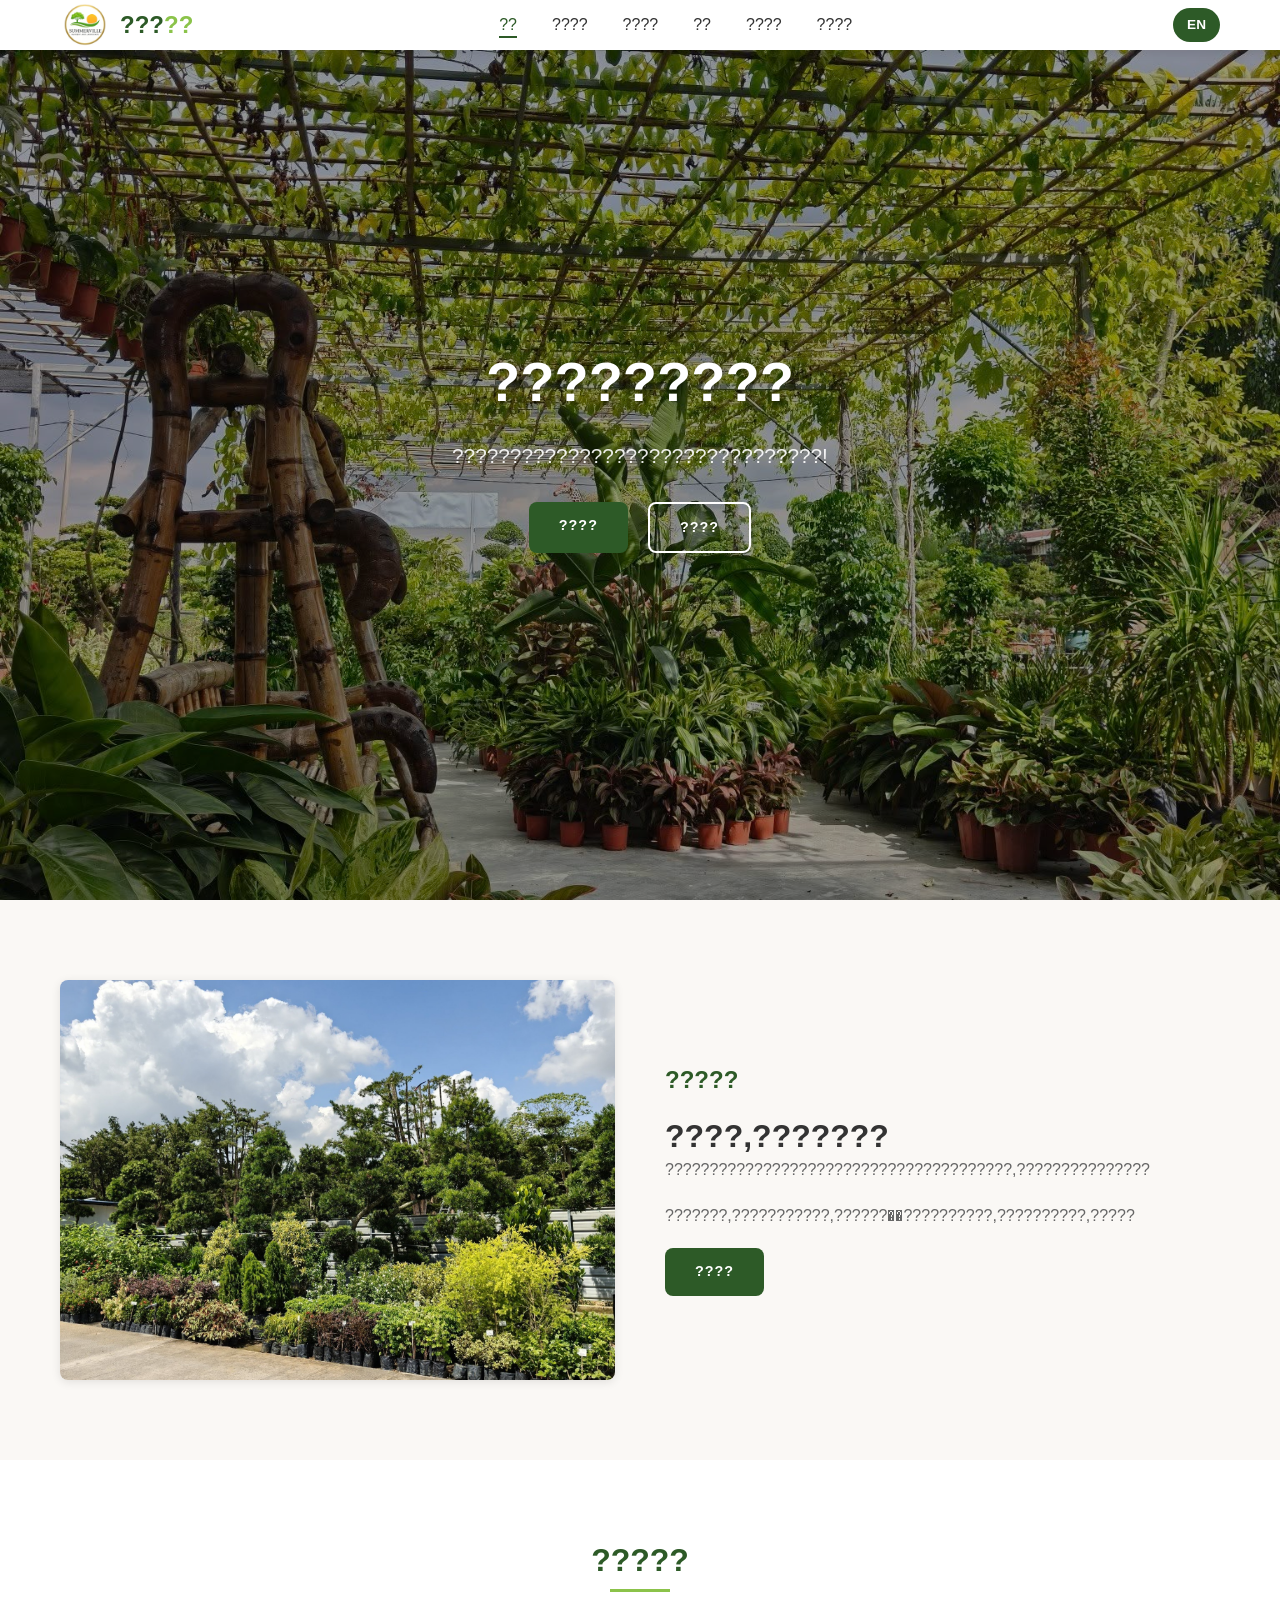
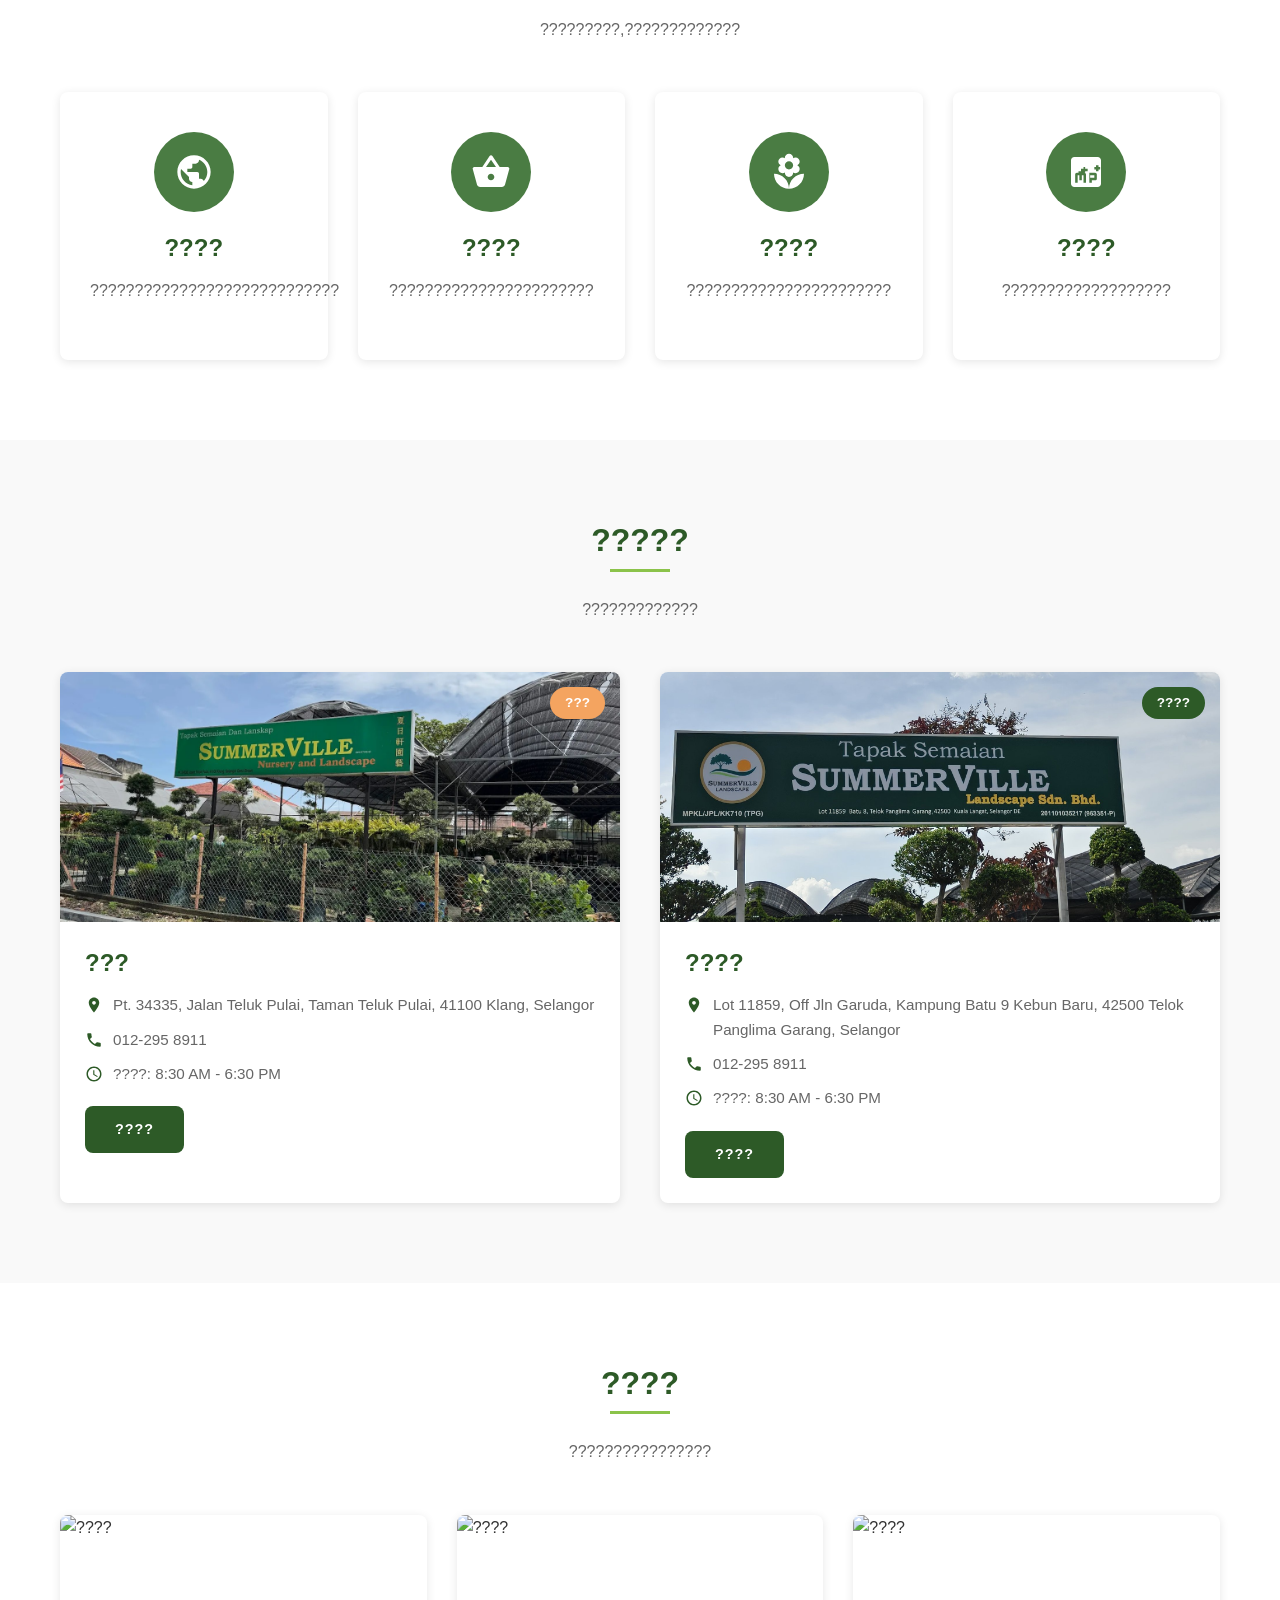
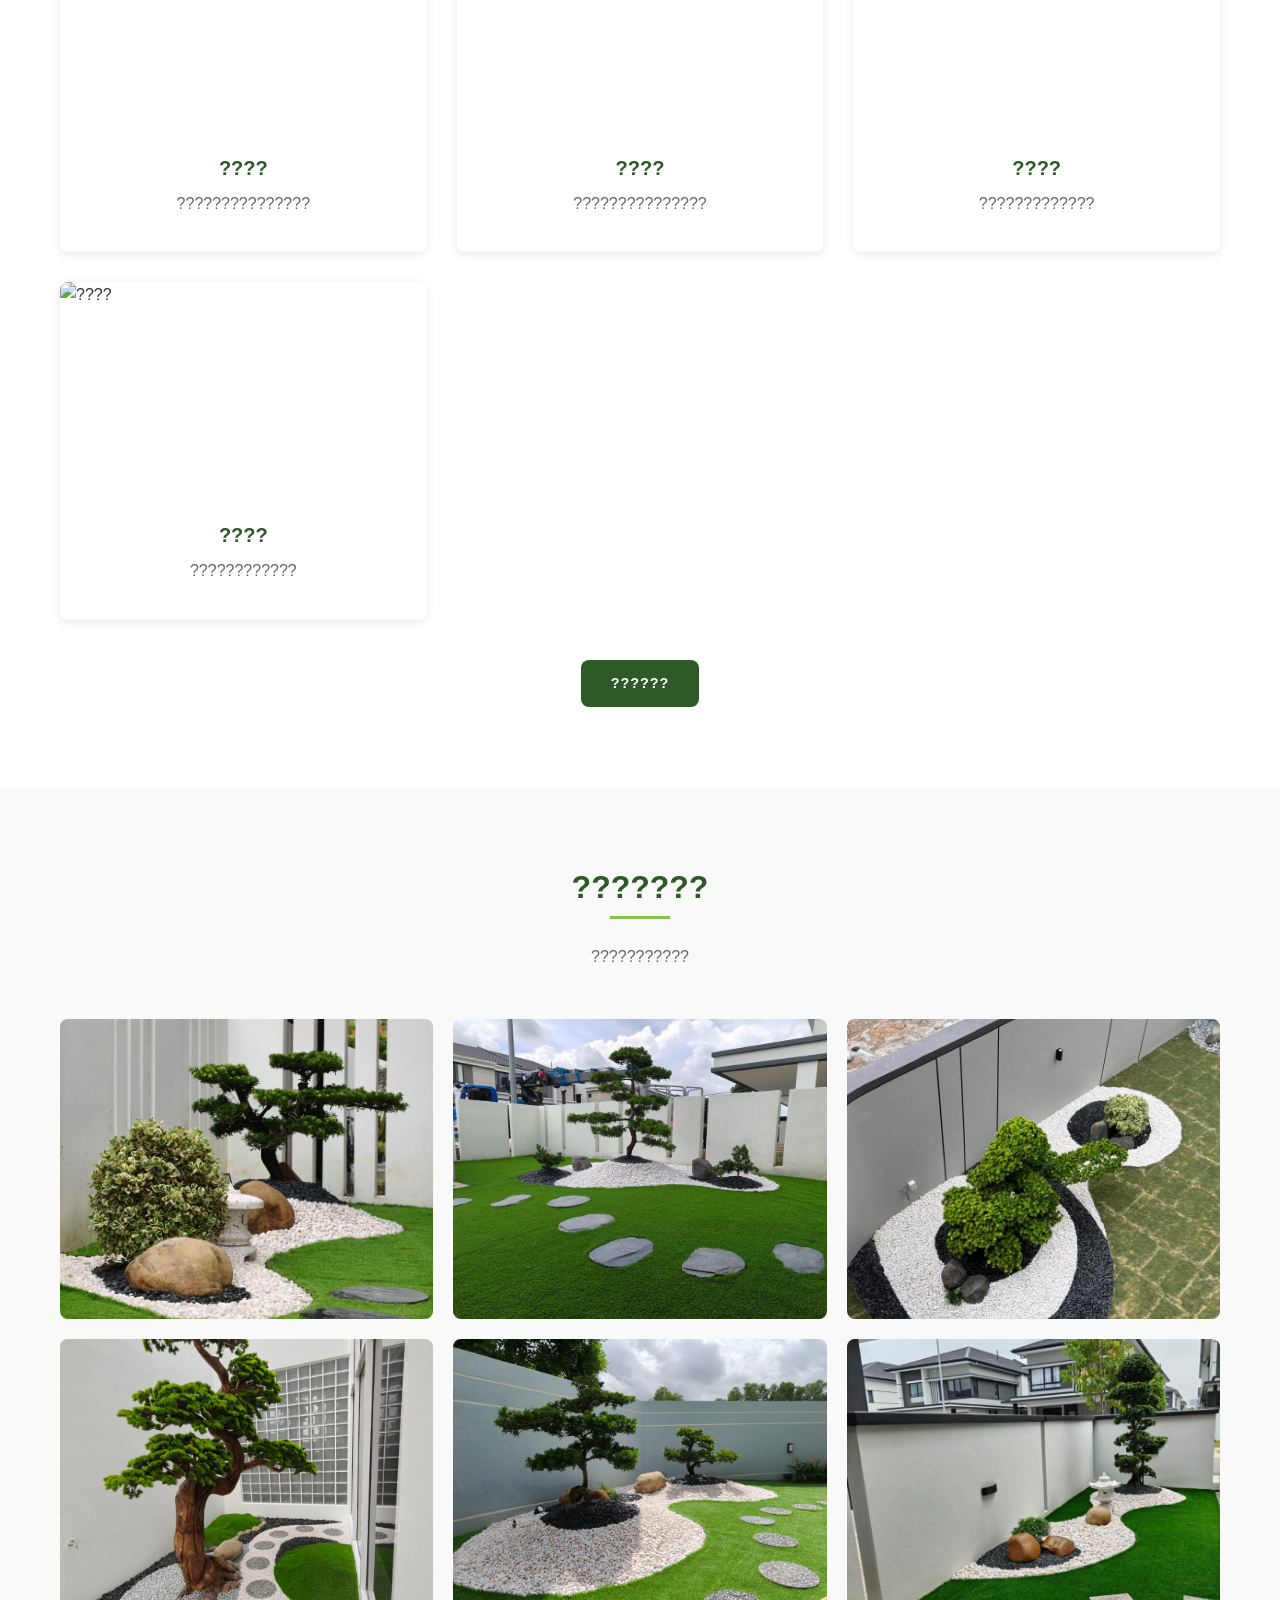
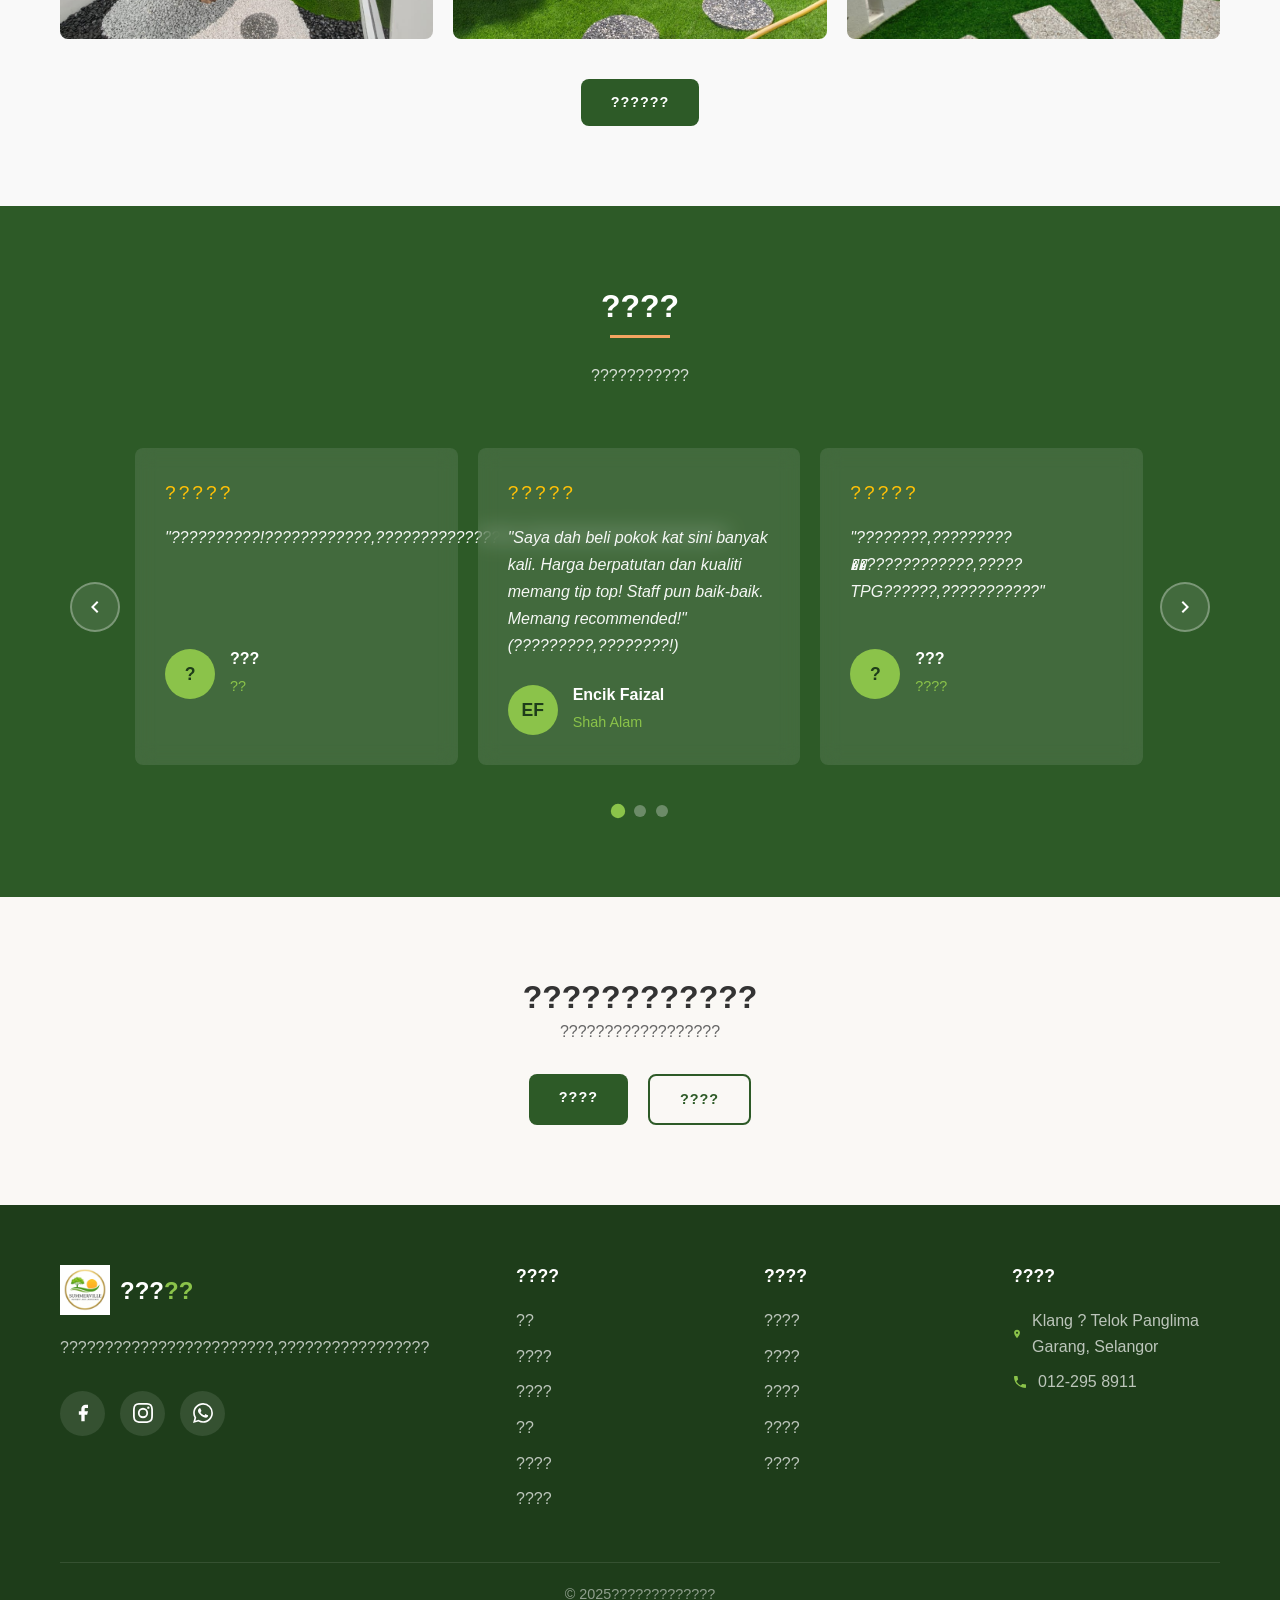
==== commit 9b748221: "Set real GA4 Measurement ID G-FWSB5GJHKT across all 12 pages" ====
--- a/cn/index.html
+++ b/cn/index.html
@@ -1,13 +1,13 @@
-﻿<!DOCTYPE html>
+<!DOCTYPE html>
 <html lang="zh-CN">
 
 <head>
     <!-- Primary Meta Tags -->
     <meta charset="UTF-8">
     <meta name="viewport" content="width=device-width, initial-scale=1.0">
-    <meta name="title" content="夏日轩园艺 - 优质植物与园艺服务">
-    <meta name="description" content="夏日轩园艺提供优质植物、园艺设计服务和园艺用品。欢迎光临我们的两家分店，满足您所有的园艺需求。批发和零售均可。">
-    <meta name="keywords" content="苗圃, 植物, 园艺设计, 花园, 树木, 花卉, 盆栽, 园艺用品, 批发植物, 零售苗圃">
+    <meta name="title" content="????? - ?????????">
+    <meta name="description" content="???????????????????????????????????,???????????????????">
+    <meta name="keywords" content="??, ??, ????, ??, ??, ??, ??, ????, ????, ????">
     <meta name="author" content="Summerville Nursery">
     <meta name="robots" content="index, follow">
 
@@ -17,10 +17,20 @@
     <!-- Favicon -->
     <link rel="icon" type="image/png" href="../images/favicon.png">
 
-    <title>夏日轩园艺 - 优质植物与园艺服务</title>
+    <title>????? - ?????????</title>
 
     <!-- Stylesheets -->
     <link rel="stylesheet" href="../css/styles.css">
+    <!-- Vercel Analytics -->
+    <!-- Google Analytics 4 -->
+    <script async src="https://www.googletagmanager.com/gtag/js?id=G-FWSB5GJHKT"></script>
+    <script>
+        window.dataLayer = window.dataLayer || [];
+        function gtag(){dataLayer.push(arguments);}
+        gtag('js', new Date());
+        gtag('config', 'G-FWSB5GJHKT');
+    </script>
+    <script defer src="/_vercel/insights/script.js"></script>
 </head>
 
 <body>
@@ -28,19 +38,19 @@
     <header>
         <nav class="container">
             <div class="logo">
-                <img src="../image/SummervilleLogo.png" alt="夏日轩园艺标志" width="50" height="50">
-                <h1>夏日轩<span>园艺</span></h1>
+                <img src="../image/SummervilleLogo.png" alt="???????" width="50" height="50">
+                <h1>???<span>??</span></h1>
             </div>
             <ul class="nav-links">
-                <li><a href="index.html" class="active">首页</a></li>
-                <li><a href="about.html">关于我们</a></li>
-                <li><a href="branches.html">分店地址</a></li>
-                <li><a href="products.html">产品</a></li>
-                <li><a href="landscape.html">园艺设计</a></li>
-                <li><a href="contact.html">联系我们</a></li>
+                <li><a href="index.html" class="active">??</a></li>
+                <li><a href="about.html">????</a></li>
+                <li><a href="branches.html">????</a></li>
+                <li><a href="products.html">??</a></li>
+                <li><a href="landscape.html">????</a></li>
+                <li><a href="contact.html">????</a></li>
             </ul>
             <a href="../index.html" class="lang-toggle" title="Switch to English">EN</a>
-            <div class="mobile-menu-btn" aria-label="切换移动菜单">
+            <div class="mobile-menu-btn" aria-label="??????">
                 <span></span>
                 <span></span>
                 <span></span>
@@ -57,11 +67,11 @@
         </div>
         <div class="hero-overlay"></div>
         <div class="hero-content">
-            <h1>欢迎来到夏日轩园艺</h1>
-            <p>专业提供各类优质植物、园艺设计服务与园艺用品。让绿意走进您的生活！</p>
+            <h1>?????????</h1>
+            <p>????????????????????????????????!</p>
             <div class="hero-buttons">
-                <a href="products.html" class="btn btn-primary">浏览产品</a>
-                <a href="branches.html" class="btn btn-secondary" style="color: white; border-color: white;">访问分店</a>
+                <a href="products.html" class="btn btn-primary">????</a>
+                <a href="branches.html" class="btn btn-secondary" style="color: white; border-color: white;">????</a>
             </div>
         </div>
     </section>
@@ -71,14 +81,14 @@
         <div class="container">
             <div class="about-grid">
                 <div class="about-image animate-on-scroll">
-                    <img src="../image/landing/n4.jpg" alt="关于夏日轩园艺 - 我们的故事">
+                    <img src="../image/landing/n4.jpg" alt="??????? - ?????">
                 </div>
                 <div class="about-text animate-on-scroll">
-                    <h3>我们的故事</h3>
-                    <h2>用心栽培，让绿意走进生活</h2>
-                    <p>夏日轩园艺专注于为顾客提供高品质的植物和专业的园艺服务。我们对植物的热爱与执着，让我们在业界建立了良好的口碑。</p>
-                    <p>从一家小店起步，我们现已发展为两家分店，提供各类植物——从室内盆栽到户外大树，从观叶植物到开花植物，应有尽有。</p>
-                    <a href="about.html" class="btn btn-primary">了解更多</a>
+                    <h3>?????</h3>
+                    <h2>????,???????</h2>
+                    <p>???????????????????????????????????????,???????????????</p>
+                    <p>???????,???????????,??????��??????????,??????????,?????</p>
+                    <a href="about.html" class="btn btn-primary">????</a>
                 </div>
             </div>
         </div>
@@ -88,8 +98,8 @@
     <section class="services">
         <div class="container">
             <div class="section-header">
-                <h2>我们的服务</h2>
-                <p>我们提供全面的服务，满足您所有的园艺和景观需求</p>
+                <h2>?????</h2>
+                <p>?????????,?????????????</p>
             </div>
             <div class="services-grid">
                 <div class="service-card animate-on-scroll">
@@ -98,8 +108,8 @@
                             <path d="M12 2C6.48 2 2 6.48 2 12s4.48 10 10 10 10-4.48 10-10S17.52 2 12 2zm-1 17.93c-3.95-.49-7-3.85-7-7.93 0-.62.08-1.21.21-1.79L9 15v1c0 1.1.9 2 2 2v1.93zm6.9-2.54c-.26-.81-1-1.39-1.9-1.39h-1v-3c0-.55-.45-1-1-1H8v-2h2c.55 0 1-.45 1-1V7h2c1.1 0 2-.9 2-2v-.41c2.93 1.19 5 4.06 5 7.41 0 2.08-.8 3.97-2.1 5.39z" />
                         </svg>
                     </div>
-                    <h3>批发供应</h3>
-                    <p>为园艺设计师、承包商和企业提供具有竞争力价格的批量订单。</p>
+                    <h3>????</h3>
+                    <p>????????????????????????????</p>
                 </div>
                 <div class="service-card animate-on-scroll">
                     <div class="service-icon">
@@ -107,8 +117,8 @@
                             <path d="M17.21 9l-4.38-6.56c-.19-.28-.51-.42-.83-.42-.32 0-.64.14-.83.43L6.79 9H2c-.55 0-1 .45-1 1 0 .09.01.18.04.27l2.54 9.27c.23.84 1 1.46 1.92 1.46h13c.92 0 1.69-.62 1.93-1.46l2.54-9.27L23 10c0-.55-.45-1-1-1h-4.79zM9 9l3-4.4L15 9H9zm3 8c-1.1 0-2-.9-2-2s.9-2 2-2 2 .9 2 2-.9 2-2 2z" />
                         </svg>
                     </div>
-                    <h3>零售销售</h3>
-                    <p>为家庭园艺爱好者提供丰富的植物和园艺用品选择。</p>
+                    <h3>????</h3>
+                    <p>???????????????????????</p>
                 </div>
                 <div class="service-card animate-on-scroll">
                     <div class="service-icon">
@@ -116,8 +126,8 @@
                             <path d="M12 22c4.97 0 9-4.03 9-9-4.97 0-9 4.03-9 9zM5.6 10.25c0 1.38 1.12 2.5 2.5 2.5.53 0 1.01-.16 1.42-.44l-.02.19c0 1.38 1.12 2.5 2.5 2.5s2.5-1.12 2.5-2.5l-.02-.19c.4.28.89.44 1.42.44 1.38 0 2.5-1.12 2.5-2.5 0-1-.59-1.85-1.43-2.25.84-.4 1.43-1.25 1.43-2.25 0-1.38-1.12-2.5-2.5-2.5-.53 0-1.01.16-1.42.44l.02-.19C14.5 2.12 13.38 1 12 1S9.5 2.12 9.5 3.5l.02.19c-.4-.28-.89-.44-1.42-.44-1.38 0-2.5 1.12-2.5 2.5 0 1 .59 1.85 1.43 2.25-.84.4-1.43 1.25-1.43 2.25zM12 5.5c1.38 0 2.5 1.12 2.5 2.5s-1.12 2.5-2.5 2.5S9.5 9.38 9.5 8s1.12-2.5 2.5-2.5zM3 13c0 4.97 4.03 9 9 9 0-4.97-4.03-9-9-9z" />
                         </svg>
                     </div>
-                    <h3>园艺设计</h3>
-                    <p>为住宅和商业物业提供专业的景观设计和施工服务。</p>
+                    <h3>????</h3>
+                    <p>???????????????????????</p>
                 </div>
                 <div class="service-card animate-on-scroll">
                     <div class="service-icon">
@@ -125,8 +135,8 @@
                             <path d="M19 3H5c-1.1 0-2 .9-2 2v14c0 1.1.9 2 2 2h14c1.1 0 2-.9 2-2V5c0-1.1-.9-2-2-2zm-7 15.5h-1.5V14h-1v3H8v-3H7v4.5H5.5v-5c0-.55.45-1 1-1H11c.55 0 1 .45 1 1v5zm3.5 0H14v-6h3.5c.55 0 1 .45 1 1V16c0 .55-.45 1-1 1h-2v1.5zm-1-4.5H17v1.5h-2.5V14zm0-1.5h-7v-1H9v-1.5h1.5v-1h1v1H13v1.5h-1.5v1zm3.5-1v-1h-1v-1.5h1v-1h1.5v1h1v1.5h-1v1H17z" />
                         </svg>
                     </div>
-                    <h3>园艺用品</h3>
-                    <p>完整的肥料、土壤、花盆和园艺配件系列。</p>
+                    <h3>????</h3>
+                    <p>???????????????????</p>
                 </div>
             </div>
         </div>
@@ -136,18 +146,18 @@
     <section class="branches-section">
         <div class="container">
             <div class="section-header">
-                <h2>我们的分店</h2>
-                <p>欢迎光临我们便利的任一分店</p>
+                <h2>?????</h2>
+                <p>?????????????</p>
             </div>
             <div class="branches-grid">
                 <!-- Main Branch -->
                 <div class="branch-card animate-on-scroll">
                     <div class="branch-image">
-                        <img src="../image/landing/m1.jpg" alt="夏日轩园艺主分店">
-                        <span class="branch-badge">主分店</span>
+                        <img src="../image/landing/m1.jpg" alt="????????">
+                        <span class="branch-badge">???</span>
                     </div>
                     <div class="branch-info">
-                        <h3>主分店</h3>
+                        <h3>???</h3>
                         <div class="branch-details">
                             <p>
                                 <svg viewBox="0 0 24 24">
@@ -165,21 +175,21 @@
                                 <svg viewBox="0 0 24 24">
                                     <path d="M11.99 2C6.47 2 2 6.48 2 12s4.47 10 9.99 10C17.52 22 22 17.52 22 12S17.52 2 11.99 2zM12 20c-4.42 0-8-3.58-8-8s3.58-8 8-8 8 3.58 8 8-3.58 8-8 8zm.5-13H11v6l5.25 3.15.75-1.23-4.5-2.67z" />
                                 </svg>
-                                <span>每日营业: 8:30 AM - 6:30 PM</span>
-                            </p>
-                        </div>
-                        <a href="branches.html" class="btn btn-primary">查看详情</a>
+                                <span>????: 8:30 AM - 6:30 PM</span>
+                            </p>
+                        </div>
+                        <a href="branches.html" class="btn btn-primary">????</a>
                     </div>
                 </div>
 
                 <!-- Second Branch (Bigger) -->
                 <div class="branch-card animate-on-scroll">
                     <div class="branch-image">
-                        <img src="../image/landing/n6.jpg" alt="夏日轩园艺第二分店">
-                        <span class="branch-badge" style="background-color: #2d5a27;">更大分店</span>
+                        <img src="../image/landing/n6.jpg" alt="?????????">
+                        <span class="branch-badge" style="background-color: #2d5a27;">????</span>
                     </div>
                     <div class="branch-info">
-                        <h3>第二分店</h3>
+                        <h3>????</h3>
                         <div class="branch-details">
                             <p>
                                 <svg viewBox="0 0 24 24">
@@ -197,10 +207,10 @@
                                 <svg viewBox="0 0 24 24">
                                     <path d="M11.99 2C6.47 2 2 6.48 2 12s4.47 10 9.99 10C17.52 22 22 17.52 22 12S17.52 2 11.99 2zM12 20c-4.42 0-8-3.58-8-8s3.58-8 8-8 8 3.58 8 8-3.58 8-8 8zm.5-13H11v6l5.25 3.15.75-1.23-4.5-2.67z" />
                                 </svg>
-                                <span>每日营业: 8:30 AM - 6:30 PM</span>
-                            </p>
-                        </div>
-                        <a href="branches.html" class="btn btn-primary">查看详情</a>
+                                <span>????: 8:30 AM - 6:30 PM</span>
+                            </p>
+                        </div>
+                        <a href="branches.html" class="btn btn-primary">????</a>
                     </div>
                 </div>
             </div>
@@ -211,49 +221,49 @@
     <section class="products-section">
         <div class="container">
             <div class="section-header">
-                <h2>精选产品</h2>
-                <p>发现我们丰富的优质植物和园艺用品</p>
+                <h2>????</h2>
+                <p>????????????????</p>
             </div>
             <div class="products-grid">
                 <div class="product-card animate-on-scroll">
                     <div class="product-image">
-                        <img src="https://images.unsplash.com/photo-1614594975525-e45190c55d0b?w=400&h=400&fit=crop" alt="室内植物">
+                        <img src="https://images.unsplash.com/photo-1614594975525-e45190c55d0b?w=400&h=400&fit=crop" alt="????">
                     </div>
                     <div class="product-info">
-                        <h4>室内植物</h4>
-                        <p>美丽的室内植物为您的家增添生机</p>
+                        <h4>????</h4>
+                        <p>???????????????</p>
                     </div>
                 </div>
                 <div class="product-card animate-on-scroll">
                     <div class="product-image">
-                        <img src="https://images.unsplash.com/photo-1502082553048-f009c37129b9?w=400&h=400&fit=crop" alt="户外树木">
+                        <img src="https://images.unsplash.com/photo-1502082553048-f009c37129b9?w=400&h=400&fit=crop" alt="????">
                     </div>
                     <div class="product-info">
-                        <h4>户外树木</h4>
-                        <p>雄伟的树木为您的花园和景观增色</p>
+                        <h4>????</h4>
+                        <p>???????????????</p>
                     </div>
                 </div>
                 <div class="product-card animate-on-scroll">
                     <div class="product-image">
-                        <img src="https://images.unsplash.com/photo-1490750967868-88aa4486c946?w=400&h=400&fit=crop" alt="开花植物">
+                        <img src="https://images.unsplash.com/photo-1490750967868-88aa4486c946?w=400&h=400&fit=crop" alt="????">
                     </div>
                     <div class="product-info">
-                        <h4>开花植物</h4>
-                        <p>五彩缤纷的花卉点亮任何空间</p>
+                        <h4>????</h4>
+                        <p>?????????????</p>
                     </div>
                 </div>
                 <div class="product-card animate-on-scroll">
                     <div class="product-image">
-                        <img src="https://images.unsplash.com/photo-1509423350716-97f9360b4e09?w=400&h=400&fit=crop" alt="盆栽植物">
+                        <img src="https://images.unsplash.com/photo-1509423350716-97f9360b4e09?w=400&h=400&fit=crop" alt="????">
                     </div>
                     <div class="product-info">
-                        <h4>盆栽植物</h4>
-                        <p>精美花盆中即可摆放的植物</p>
+                        <h4>????</h4>
+                        <p>????????????</p>
                     </div>
                 </div>
             </div>
             <div class="text-center mt-4">
-                <a href="products.html" class="btn btn-primary">查看所有产品</a>
+                <a href="products.html" class="btn btn-primary">??????</a>
             </div>
         </div>
     </section>
@@ -262,55 +272,55 @@
     <section class="gallery-section bg-light">
         <div class="container">
             <div class="section-header">
-                <h2>我们的园艺项目</h2>
-                <p>欣赏我们创造的美丽景观</p>
+                <h2>???????</h2>
+                <p>???????????</p>
             </div>
             <div class="gallery-grid">
                 <div class="gallery-item animate-on-scroll">
-                    <img src="../image/landscapes/l4.jpeg" alt="园艺项目 1">
-                    <div class="gallery-overlay">
-                        <h4>住宅花园</h4>
-                        <p>完整的花园改造</p>
-                    </div>
-                </div>
-                <div class="gallery-item animate-on-scroll">
-                    <img src="../image/landscapes/l16.jpeg" alt="园艺项目 2">
-                    <div class="gallery-overlay">
-                        <h4>商业景观</h4>
-                        <p>办公楼绿化空间</p>
-                    </div>
-                </div>
-                <div class="gallery-item animate-on-scroll">
-                    <img src="../image/landscapes/l18.jpeg" alt="园艺项目 3">
-                    <div class="gallery-overlay">
-                        <h4>花园设计</h4>
-                        <p>现代热带花园</p>
-                    </div>
-                </div>
-                <div class="gallery-item animate-on-scroll">
-                    <img src="../image/landscapes/l17.jpeg" alt="园艺项目 4">
-                    <div class="gallery-overlay">
-                        <h4>户外生活</h4>
-                        <p>美丽的户外空间</p>
-                    </div>
-                </div>
-                <div class="gallery-item animate-on-scroll">
-                    <img src="../image/landscapes/l8.jpeg" alt="园艺项目 5">
-                    <div class="gallery-overlay">
-                        <h4>园艺项目</h4>
-                        <p>专业园艺设计</p>
-                    </div>
-                </div>
-                <div class="gallery-item animate-on-scroll">
-                    <img src="../image/landscapes/l13.jpeg" alt="园艺项目 6">
-                    <div class="gallery-overlay">
-                        <h4>花园改造</h4>
-                        <p>美丽的花园设计</p>
+                    <img src="../image/landscapes/l4.jpeg" alt="???? 1">
+                    <div class="gallery-overlay">
+                        <h4>????</h4>
+                        <p>???????</p>
+                    </div>
+                </div>
+                <div class="gallery-item animate-on-scroll">
+                    <img src="../image/landscapes/l16.jpeg" alt="???? 2">
+                    <div class="gallery-overlay">
+                        <h4>????</h4>
+                        <p>???????</p>
+                    </div>
+                </div>
+                <div class="gallery-item animate-on-scroll">
+                    <img src="../image/landscapes/l18.jpeg" alt="???? 3">
+                    <div class="gallery-overlay">
+                        <h4>????</h4>
+                        <p>??????</p>
+                    </div>
+                </div>
+                <div class="gallery-item animate-on-scroll">
+                    <img src="../image/landscapes/l17.jpeg" alt="???? 4">
+                    <div class="gallery-overlay">
+                        <h4>????</h4>
+                        <p>???????</p>
+                    </div>
+                </div>
+                <div class="gallery-item animate-on-scroll">
+                    <img src="../image/landscapes/l8.jpeg" alt="???? 5">
+                    <div class="gallery-overlay">
+                        <h4>????</h4>
+                        <p>??????</p>
+                    </div>
+                </div>
+                <div class="gallery-item animate-on-scroll">
+                    <img src="../image/landscapes/l13.jpeg" alt="???? 6">
+                    <div class="gallery-overlay">
+                        <h4>????</h4>
+                        <p>???????</p>
                     </div>
                 </div>
             </div>
             <div class="text-center mt-4">
-                <a href="landscape.html" class="btn btn-primary">查看所有项目</a>
+                <a href="landscape.html" class="btn btn-primary">??????</a>
             </div>
         </div>
     </section>
@@ -319,29 +329,29 @@
     <section class="testimonials">
         <div class="container">
             <div class="section-header">
-                <h2>客户评价</h2>
-                <p>听听我们满意客户的心声</p>
+                <h2>????</h2>
+                <p>???????????</p>
             </div>
             <div class="testimonial-carousel">
-                <button class="carousel-btn prev-btn" aria-label="上一个评价">
+                <button class="carousel-btn prev-btn" aria-label="?????">
                     <svg viewBox="0 0 24 24" width="24" height="24"><path d="M15.41 7.41L14 6l-6 6 6 6 1.41-1.41L10.83 12z" fill="currentColor"/></svg>
                 </button>
                 <div class="testimonial-track-wrapper">
                     <div class="testimonial-track">
                         <div class="testimonial-card">
-                            <div class="testimonial-stars">★★★★★</div>
-                            <p class="testimonial-text">"这家园艺店真的很不错！我每个周末都会来这里走走，看看植物心情都变好了。员工很亲切，还会耐心指导如何养护植物。我的花园现在美极了！"</p>
+                            <div class="testimonial-stars">?????</div>
+                            <p class="testimonial-text">"??????????!????????????,????????????????,??????????????????????!"</p>
                             <div class="testimonial-author">
-                                <div class="author-avatar">黄</div>
+                                <div class="author-avatar">?</div>
                                 <div class="author-info">
-                                    <h4>黄先生</h4>
-                                    <span>巴生</span>
+                                    <h4>???</h4>
+                                    <span>??</span>
                                 </div>
                             </div>
                         </div>
                         <div class="testimonial-card">
-                            <div class="testimonial-stars">★★★★★</div>
-                            <p class="testimonial-text">"Saya dah beli pokok kat sini banyak kali. Harga berpatutan dan kualiti memang tip top! Staff pun baik-baik. Memang recommended!"（我在这里买过很多次，价格合理质量又好！）</p>
+                            <div class="testimonial-stars">?????</div>
+                            <p class="testimonial-text">"Saya dah beli pokok kat sini banyak kali. Harga berpatutan dan kualiti memang tip top! Staff pun baik-baik. Memang recommended!"(?????????,????????!)</p>
                             <div class="testimonial-author">
                                 <div class="author-avatar">EF</div>
                                 <div class="author-info">
@@ -351,41 +361,41 @@
                             </div>
                         </div>
                         <div class="testimonial-card">
-                            <div class="testimonial-stars">★★★★★</div>
-                            <p class="testimonial-text">"已经光顾三年多了，最喜欢这里品种丰富——室内植物、户外大树、盆栽，应有尽有。TPG分店空间很大，很适合全家一起来选购。"</p>
+                            <div class="testimonial-stars">?????</div>
+                            <p class="testimonial-text">"????????,?????????��????????????,?????TPG??????,???????????"</p>
                             <div class="testimonial-author">
-                                <div class="author-avatar">林</div>
+                                <div class="author-avatar">?</div>
                                 <div class="author-info">
-                                    <h4>林太太</h4>
-                                    <span>梳邦再也</span>
+                                    <h4>???</h4>
+                                    <span>????</span>
                                 </div>
                             </div>
                         </div>
                         <div class="testimonial-card">
-                            <div class="testimonial-stars">★★★★★</div>
-                            <p class="testimonial-text">"在这里购买了很多植物，每棵都很健康。老板娘人很好，会耐心指导如何照顾植物。价格实惠，服务也很周到，下次还会再来！"</p>
+                            <div class="testimonial-stars">?????</div>
+                            <p class="testimonial-text">"??????????,?????????????,????????????????,??????,??????!"</p>
                             <div class="testimonial-author">
-                                <div class="author-avatar">陈</div>
+                                <div class="author-avatar">?</div>
                                 <div class="author-info">
-                                    <h4>陈太太</h4>
+                                    <h4>???</h4>
                                     <span>Puchong</span>
                                 </div>
                             </div>
                         </div>
                         <div class="testimonial-card">
-                            <div class="testimonial-stars">★★★★★</div>
-                            <p class="testimonial-text">"终于找到一家价格合理又有品质的园艺店！他们的园艺设计团队也帮我家做了景观设计，效果非常满意。强烈推荐！"</p>
+                            <div class="testimonial-stars">?????</div>
+                            <p class="testimonial-text">"??????????????????!???????????????????,???????????!"</p>
                             <div class="testimonial-author">
                                 <div class="author-avatar">KR</div>
                                 <div class="author-info">
                                     <h4>Mr. Kumar</h4>
-                                    <span>巴生</span>
+                                    <span>??</span>
                                 </div>
                             </div>
                         </div>
                     </div>
                 </div>
-                <button class="carousel-btn next-btn" aria-label="下一个评价">
+                <button class="carousel-btn next-btn" aria-label="?????">
                     <svg viewBox="0 0 24 24" width="24" height="24"><path d="M8.59 16.59L10 18l6-6-6-6-1.41 1.41L13.17 12z" fill="currentColor"/></svg>
                 </button>
             </div>
@@ -396,11 +406,11 @@
     <!-- Call to Action Section -->
     <section class="cta-section bg-cream">
         <div class="container text-center">
-            <h2>准备好改造您的花园了吗？</h2>
-            <p>立即光临我们的分店或联系我们进行咨询</p>
+            <h2>????????????</h2>
+            <p>??????????????????</p>
             <div class="hero-buttons mt-3">
-                <a href="contact.html" class="btn btn-primary">联系我们</a>
-                <a href="branches.html" class="btn btn-secondary">查找分店</a>
+                <a href="contact.html" class="btn btn-primary">????</a>
+                <a href="branches.html" class="btn btn-secondary">????</a>
             </div>
         </div>
     </section>
@@ -411,10 +421,10 @@
             <div class="footer-grid">
                 <div class="footer-about">
                     <div class="logo">
-                        <img src="../image/SummervilleLogo.png" alt="夏日轩园艺标志" width="50" height="50">
-                        <h1>夏日轩<span>园艺</span></h1>
-                    </div>
-                    <p>您值得信赖的优质植物和园艺服务供应商。自创立以来，我们一直致力于培育美丽和呵护自然。</p>
+                        <img src="../image/SummervilleLogo.png" alt="???????" width="50" height="50">
+                        <h1>???<span>??</span></h1>
+                    </div>
+                    <p>????????????????????????,?????????????????</p>
                     <div class="social-links">
                         <a href="https://www.facebook.com/p/Summerville-Nursery-and-Landscape-100057068217162/" aria-label="Facebook" target="_blank" rel="noopener">
                             <svg viewBox="0 0 24 24"><path d="M18 2h-3a5 5 0 0 0-5 5v3H7v4h3v8h4v-8h3l1-4h-4V7a1 1 0 0 1 1-1h3z"/></svg>
@@ -428,31 +438,31 @@
                     </div>
                 </div>
                 <div class="footer-links">
-                    <h4>快速链接</h4>
+                    <h4>????</h4>
                     <ul>
-                        <li><a href="index.html">首页</a></li>
-                        <li><a href="about.html">关于我们</a></li>
-                        <li><a href="branches.html">分店地址</a></li>
-                        <li><a href="products.html">产品</a></li>
-                        <li><a href="landscape.html">园艺设计</a></li>
-                        <li><a href="contact.html">联系我们</a></li>
+                        <li><a href="index.html">??</a></li>
+                        <li><a href="about.html">????</a></li>
+                        <li><a href="branches.html">????</a></li>
+                        <li><a href="products.html">??</a></li>
+                        <li><a href="landscape.html">????</a></li>
+                        <li><a href="contact.html">????</a></li>
                     </ul>
                 </div>
                 <div class="footer-links">
-                    <h4>产品类别</h4>
+                    <h4>????</h4>
                     <ul>
-                        <li><a href="products.html#indoor">室内植物</a></li>
-                        <li><a href="products.html#outdoor">户外树木</a></li>
-                        <li><a href="products.html#flowering">开花植物</a></li>
-                        <li><a href="products.html#potted">盆栽植物</a></li>
-                        <li><a href="products.html#supplies">园艺用品</a></li>
+                        <li><a href="products.html#indoor">????</a></li>
+                        <li><a href="products.html#outdoor">????</a></li>
+                        <li><a href="products.html#flowering">????</a></li>
+                        <li><a href="products.html#potted">????</a></li>
+                        <li><a href="products.html#supplies">????</a></li>
                     </ul>
                 </div>
                 <div class="footer-contact">
-                    <h4>联系我们</h4>
+                    <h4>????</h4>
                     <p>
                         <svg viewBox="0 0 24 24"><path d="M12 2C8.13 2 5 5.13 5 9c0 5.25 7 13 7 13s7-7.75 7-13c0-3.87-3.13-7-7-7zm0 9.5c-1.38 0-2.5-1.12-2.5-2.5s1.12-2.5 2.5-2.5 2.5 1.12 2.5 2.5-1.12 2.5-2.5 2.5z"/></svg>
-                        Klang 和 Telok Panglima Garang, Selangor
+                        Klang ? Telok Panglima Garang, Selangor
                     </p>
                     <p>
                         <svg viewBox="0 0 24 24"><path d="M6.62 10.79c1.44 2.83 3.76 5.14 6.59 6.59l2.2-2.2c.27-.27.67-.36 1.02-.24 1.12.37 2.33.57 3.57.57.55 0 1 .45 1 1V20c0 .55-.45 1-1 1-9.39 0-17-7.61-17-17 0-.55.45-1 1-1h3.5c.55 0 1 .45 1 1 0 1.25.2 2.45.57 3.57.11.35.03.74-.25 1.02l-2.2 2.2z"/></svg>
@@ -461,7 +471,7 @@
                 </div>
             </div>
             <div class="footer-bottom">
-                <p>&copy; 2025夏日轩园艺。保留所有权利。</p>
+                <p>&copy; 2025?????????????</p>
             </div>
         </div>
     </footer>
--- a/css/styles.css
+++ b/css/styles.css
@@ -1630,4 +1630,113 @@
     transform: translateY(-5px);
     background: var(--primary-dark);
     box-shadow: 0 8px 20px rgba(0, 0, 0, 0.3);
+}
+
+/* =====================================================
+   FAQ SECTION (SEO / GEO / AI Search)
+   ===================================================== */
+.faq-section {
+    padding: 80px 0;
+    background-color: var(--bg-white);
+}
+
+.faq-list {
+    max-width: 860px;
+    margin: 0 auto;
+    display: flex;
+    flex-direction: column;
+    gap: 12px;
+}
+
+.faq-item {
+    border: 1px solid #e0e8de;
+    border-radius: var(--border-radius);
+    overflow: hidden;
+    background: var(--bg-white);
+    box-shadow: var(--shadow);
+    transition: var(--transition);
+}
+
+.faq-item:hover {
+    box-shadow: var(--shadow-hover);
+}
+
+.faq-question {
+    width: 100%;
+    display: flex;
+    align-items: center;
+    justify-content: space-between;
+    padding: 20px 24px;
+    background: none;
+    border: none;
+    cursor: pointer;
+    font-size: 1rem;
+    font-weight: 600;
+    color: var(--text-dark);
+    text-align: left;
+    gap: 12px;
+    transition: var(--transition);
+}
+
+.faq-question:hover,
+.faq-question[aria-expanded="true"] {
+    color: var(--primary-color);
+    background-color: #f3f8f2;
+}
+
+.faq-icon {
+    flex-shrink: 0;
+    transition: transform 0.3s ease;
+    color: var(--primary-color);
+}
+
+.faq-question[aria-expanded="true"] .faq-icon {
+    transform: rotate(180deg);
+}
+
+.faq-answer {
+    display: none;
+    padding: 0 24px 20px;
+    color: var(--text-light);
+    line-height: 1.7;
+    border-top: 1px solid #e0e8de;
+}
+
+.faq-answer.open {
+    display: block;
+    animation: fadeInDown 0.25s ease;
+}
+
+.faq-answer p + p {
+    margin-top: 10px;
+}
+
+.faq-answer ul {
+    list-style: disc;
+    padding-left: 20px;
+    margin: 8px 0;
+}
+
+.faq-answer ul li {
+    margin-bottom: 4px;
+}
+
+.faq-answer a {
+    color: var(--primary-color);
+    text-decoration: underline;
+}
+
+@keyframes fadeInDown {
+    from { opacity: 0; transform: translateY(-6px); }
+    to   { opacity: 1; transform: translateY(0); }
+}
+
+@media (max-width: 768px) {
+    .faq-question {
+        padding: 16px 18px;
+        font-size: 0.95rem;
+    }
+    .faq-answer {
+        padding: 0 18px 16px;
+    }
 }
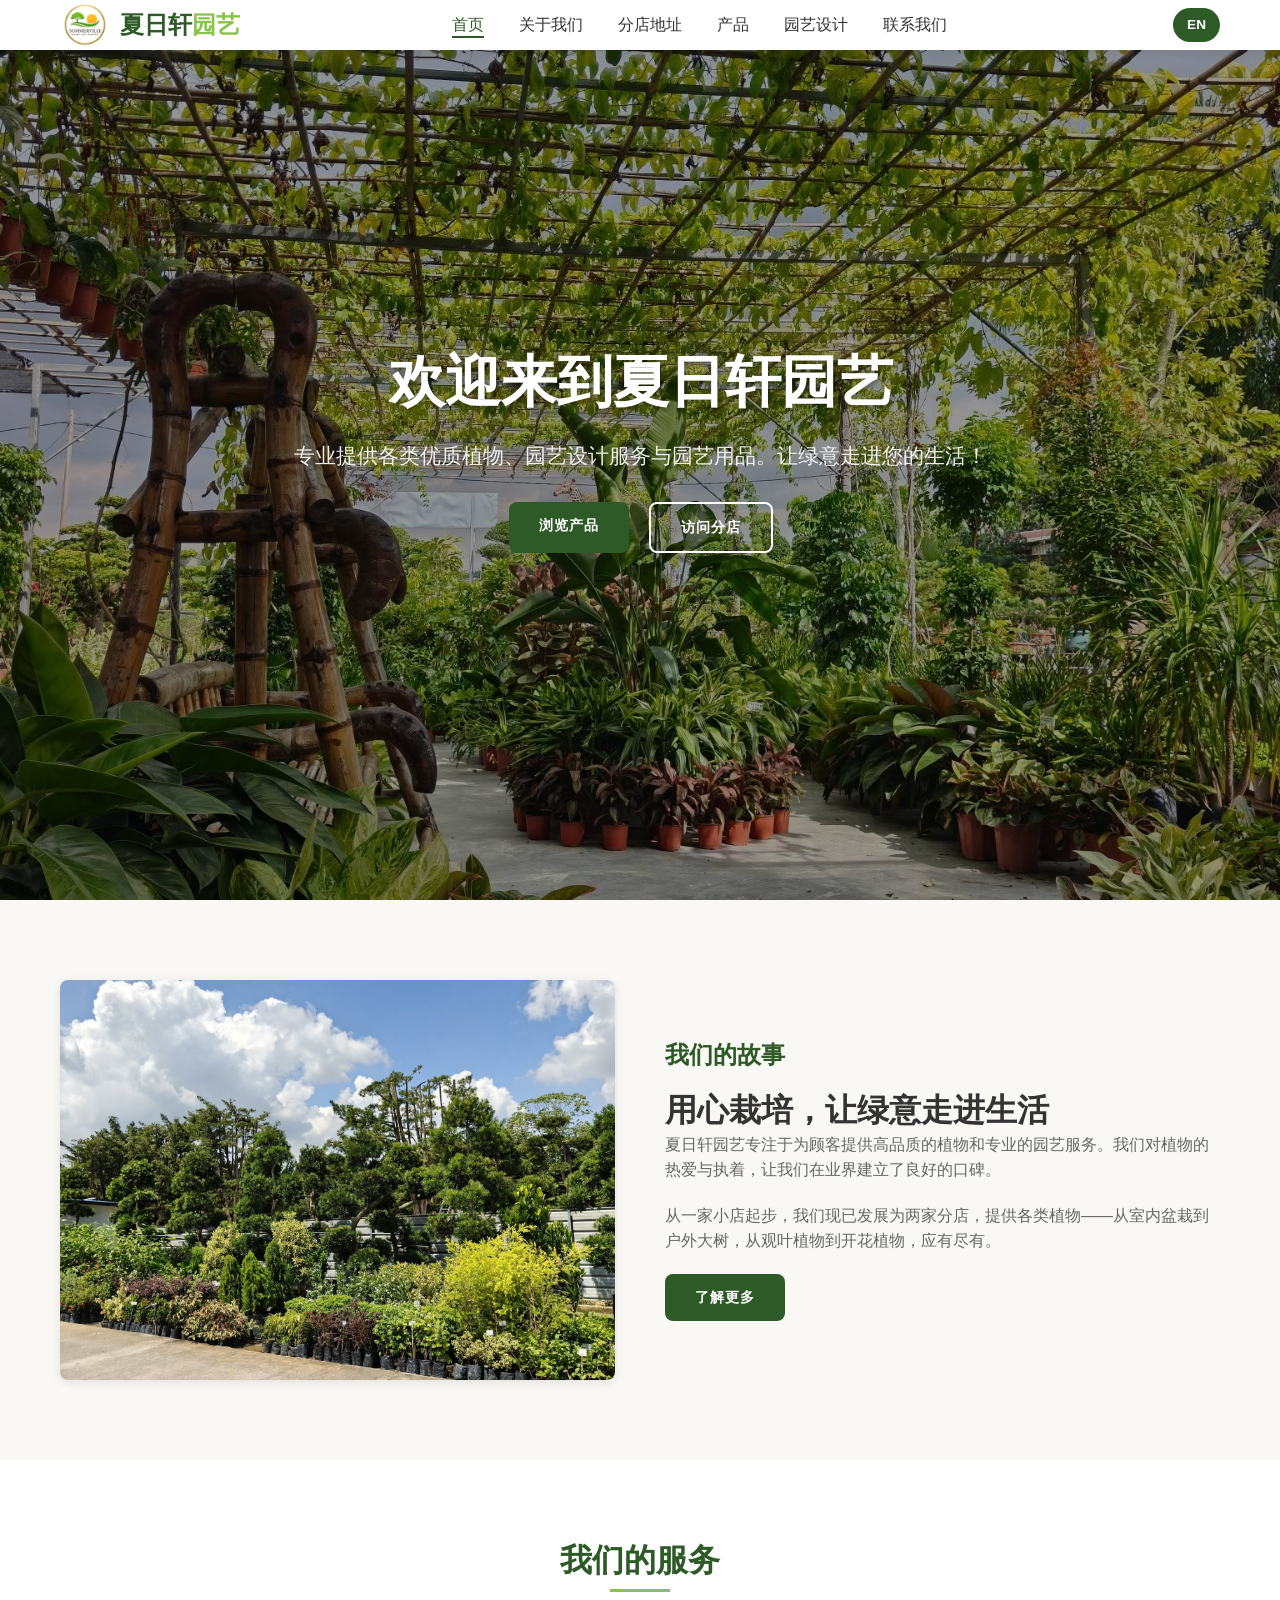
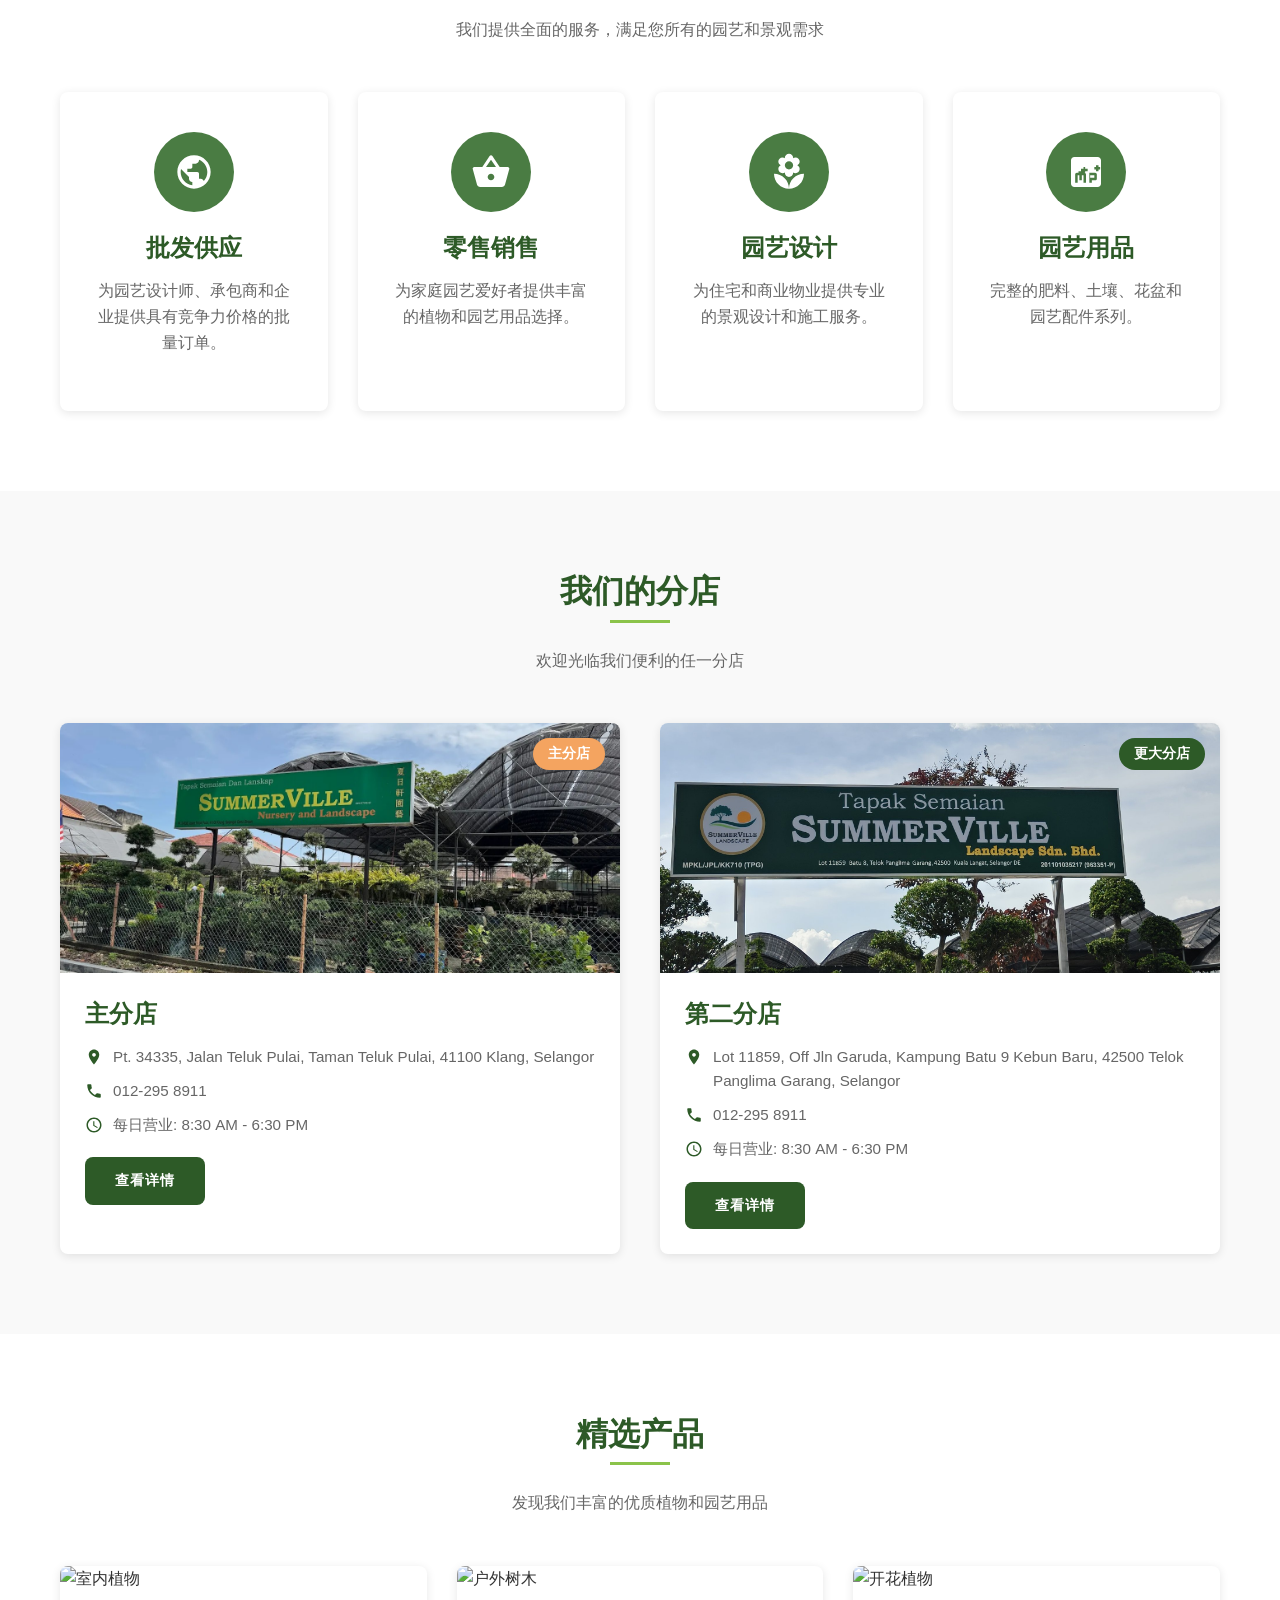
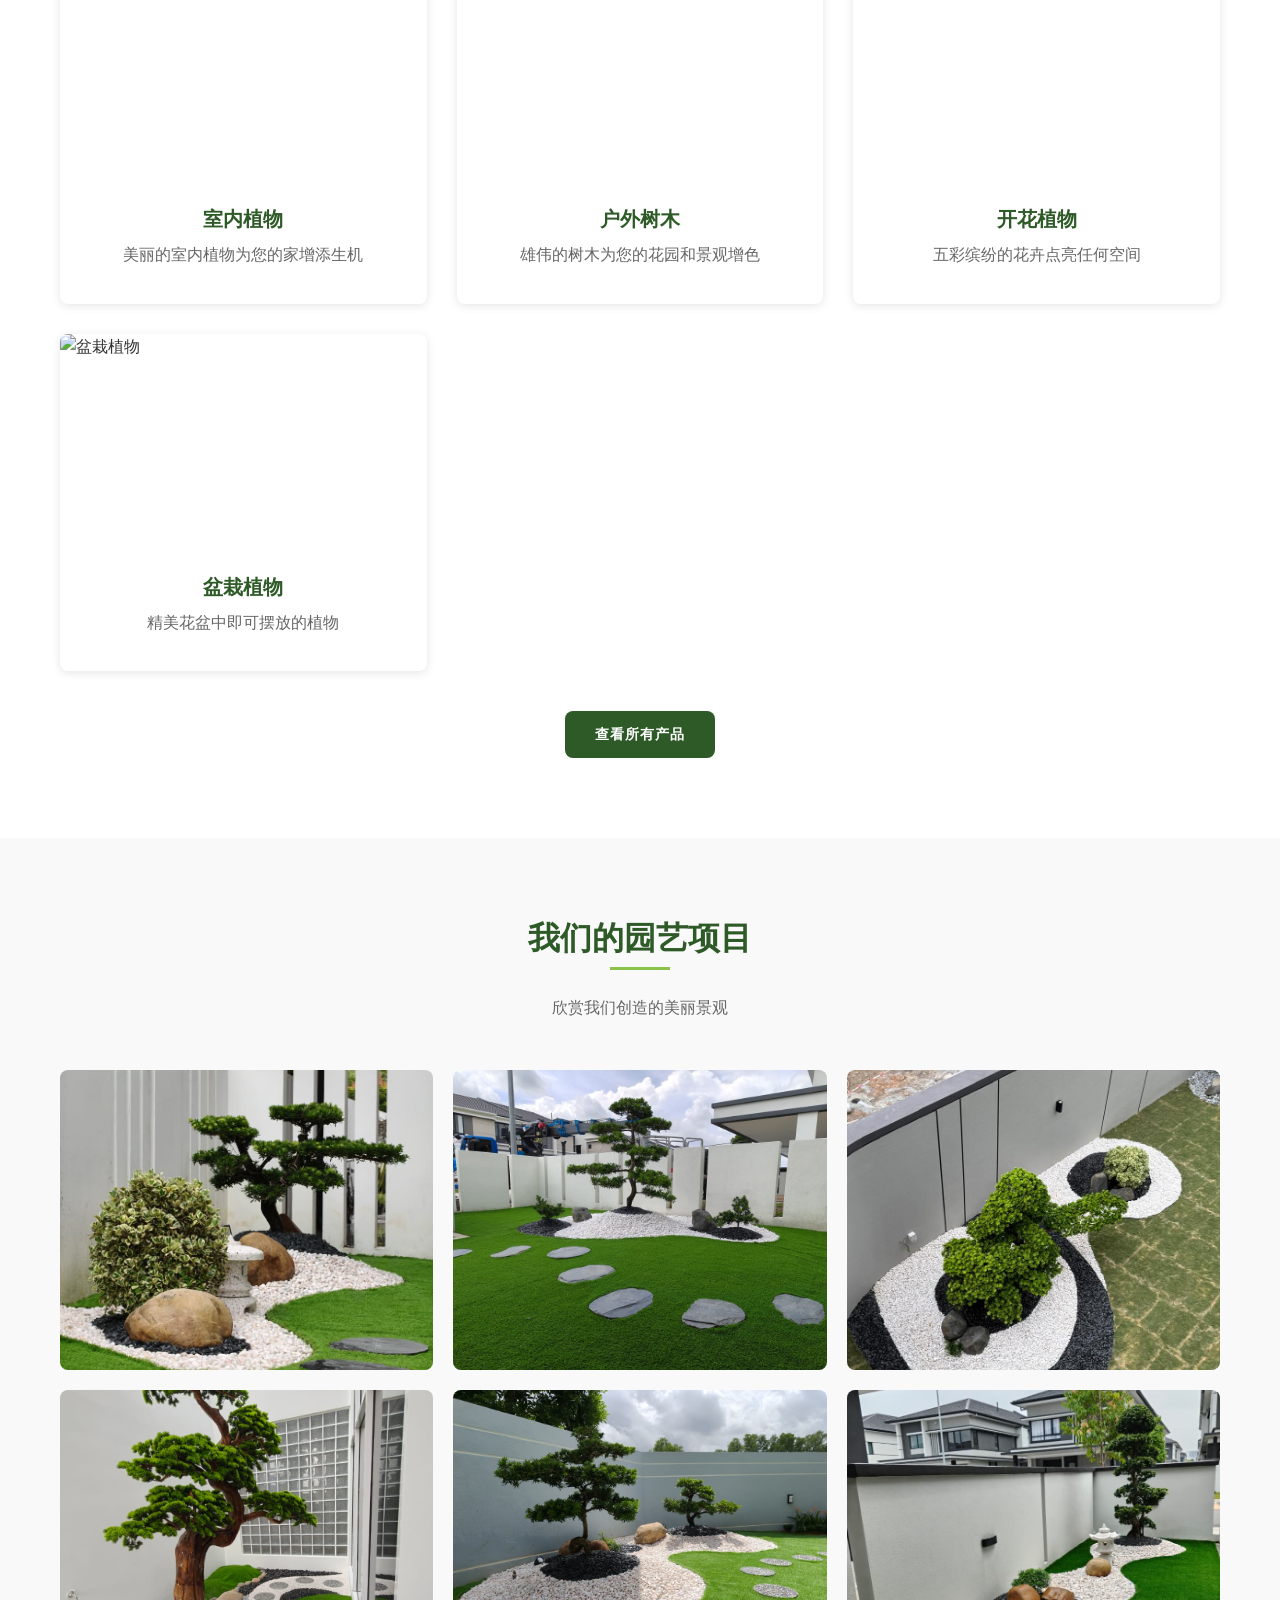
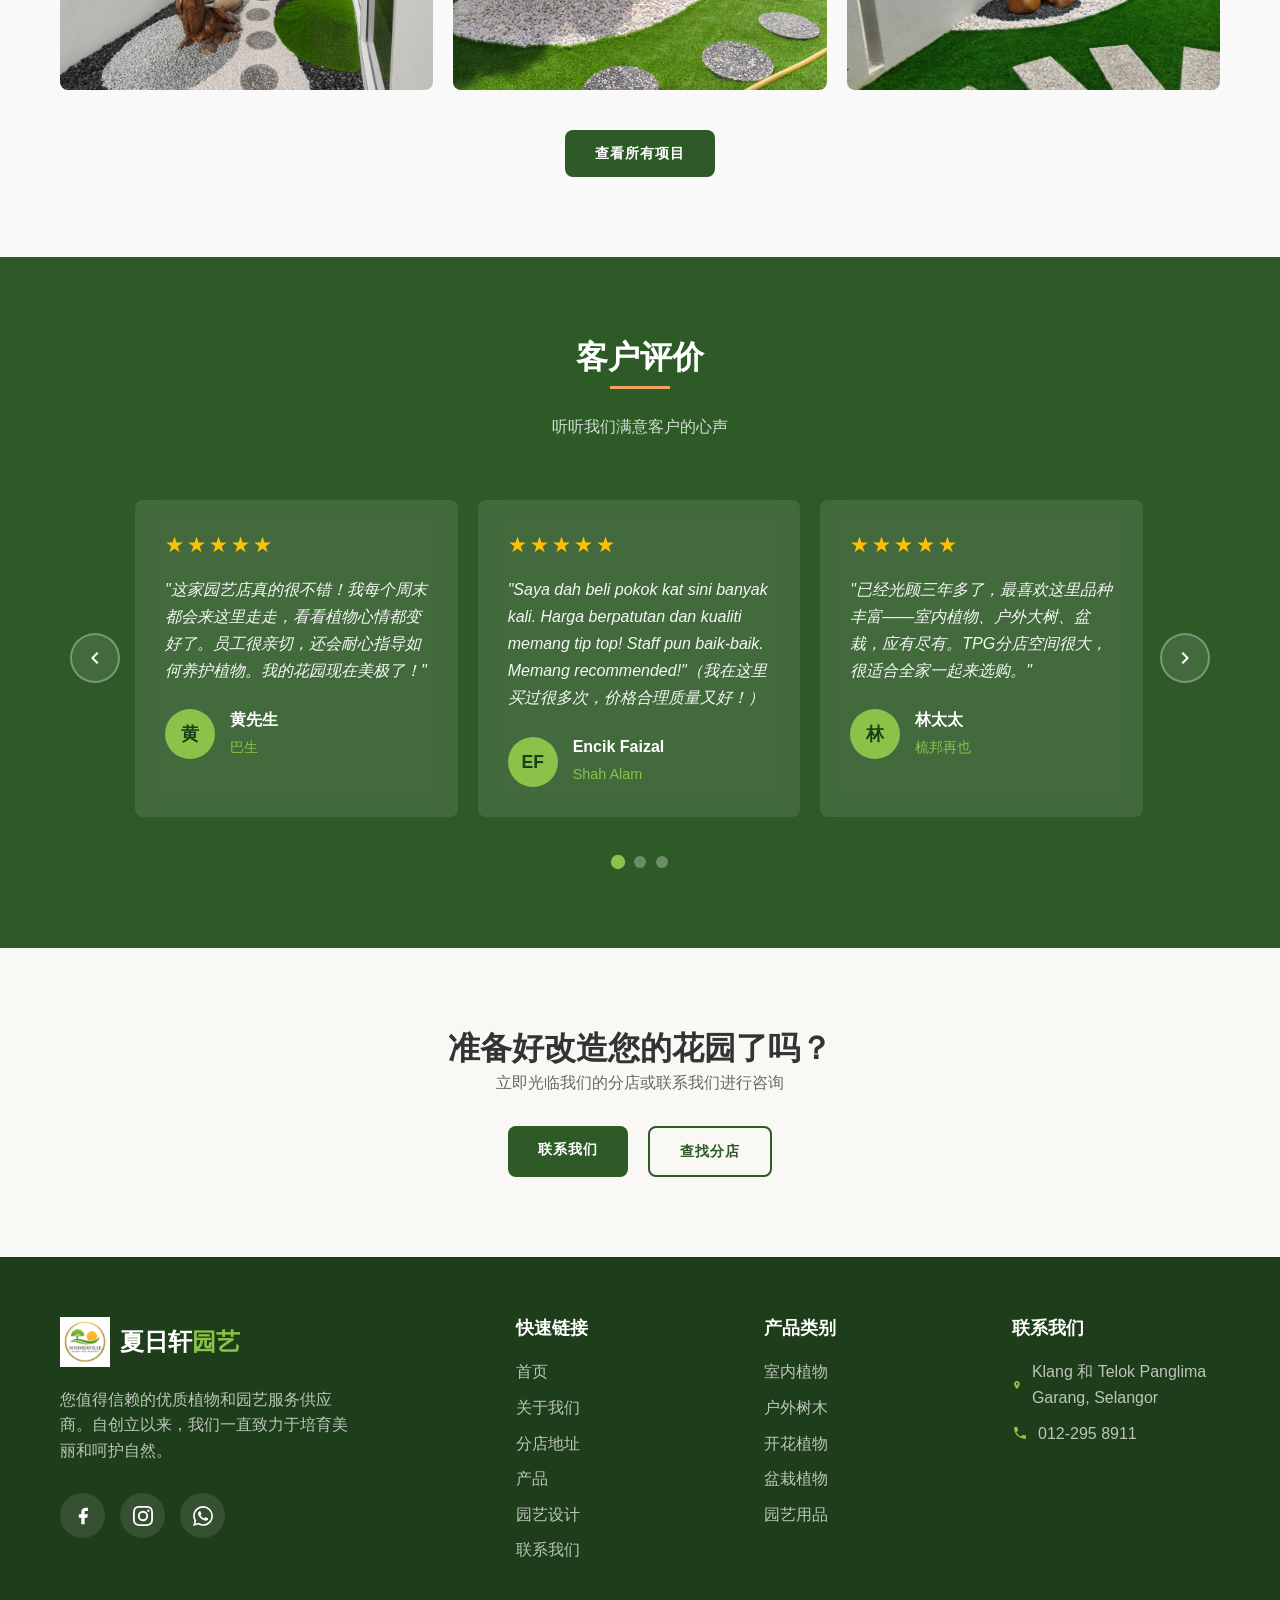
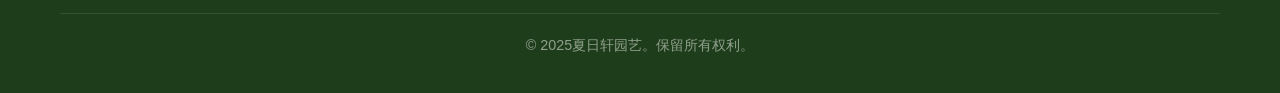
==== commit 1f627234: "Restore Chinese characters in cn/ pages (fix UTF-8 encoding corruption)" ====
--- a/cn/index.html
+++ b/cn/index.html
@@ -1,23 +1,23 @@
-<!DOCTYPE html>
+﻿<!DOCTYPE html>
 <html lang="zh-CN">
 
 <head>
     <!-- Primary Meta Tags -->
     <meta charset="UTF-8">
     <meta name="viewport" content="width=device-width, initial-scale=1.0">
-    <meta name="title" content="????? - ?????????">
-    <meta name="description" content="???????????????????????????????????,???????????????????">
-    <meta name="keywords" content="??, ??, ????, ??, ??, ??, ??, ????, ????, ????">
+    <meta name="title" content="夏日轩园艺 - 优质植物与园艺服务">
+    <meta name="description" content="夏日轩园艺提供优质植物、园艺设计服务和园艺用品。欢迎光临我们的两家分店，满足您所有的园艺需求。批发和零售均可。">
+    <meta name="keywords" content="苗圃, 植物, 园艺设计, 花园, 树木, 花卉, 盆栽, 园艺用品, 批发植物, 零售苗圃">
     <meta name="author" content="Summerville Nursery">
     <meta name="robots" content="index, follow">
 
     <!-- Canonical URL -->
-    <link rel="canonical" href="https://www.summervillenursery.com/cn/">
+    <link rel="canonical" href="https://summervillenursery.vercel.app/cn/">
 
     <!-- Favicon -->
     <link rel="icon" type="image/png" href="../images/favicon.png">
 
-    <title>????? - ?????????</title>
+    <title>夏日轩园艺 - 优质植物与园艺服务</title>
 
     <!-- Stylesheets -->
     <link rel="stylesheet" href="../css/styles.css">
@@ -38,19 +38,19 @@
     <header>
         <nav class="container">
             <div class="logo">
-                <img src="../image/SummervilleLogo.png" alt="???????" width="50" height="50">
-                <h1>???<span>??</span></h1>
+                <img src="../image/SummervilleLogo.png" alt="夏日轩园艺标志" width="50" height="50">
+                <h1>夏日轩<span>园艺</span></h1>
             </div>
             <ul class="nav-links">
-                <li><a href="index.html" class="active">??</a></li>
-                <li><a href="about.html">????</a></li>
-                <li><a href="branches.html">????</a></li>
-                <li><a href="products.html">??</a></li>
-                <li><a href="landscape.html">????</a></li>
-                <li><a href="contact.html">????</a></li>
+                <li><a href="index.html" class="active">首页</a></li>
+                <li><a href="about.html">关于我们</a></li>
+                <li><a href="branches.html">分店地址</a></li>
+                <li><a href="products.html">产品</a></li>
+                <li><a href="landscape.html">园艺设计</a></li>
+                <li><a href="contact.html">联系我们</a></li>
             </ul>
             <a href="../index.html" class="lang-toggle" title="Switch to English">EN</a>
-            <div class="mobile-menu-btn" aria-label="??????">
+            <div class="mobile-menu-btn" aria-label="切换移动菜单">
                 <span></span>
                 <span></span>
                 <span></span>
@@ -67,11 +67,11 @@
         </div>
         <div class="hero-overlay"></div>
         <div class="hero-content">
-            <h1>?????????</h1>
-            <p>????????????????????????????????!</p>
+            <h1>欢迎来到夏日轩园艺</h1>
+            <p>专业提供各类优质植物、园艺设计服务与园艺用品。让绿意走进您的生活！</p>
             <div class="hero-buttons">
-                <a href="products.html" class="btn btn-primary">????</a>
-                <a href="branches.html" class="btn btn-secondary" style="color: white; border-color: white;">????</a>
+                <a href="products.html" class="btn btn-primary">浏览产品</a>
+                <a href="branches.html" class="btn btn-secondary" style="color: white; border-color: white;">访问分店</a>
             </div>
         </div>
     </section>
@@ -81,14 +81,14 @@
         <div class="container">
             <div class="about-grid">
                 <div class="about-image animate-on-scroll">
-                    <img src="../image/landing/n4.jpg" alt="??????? - ?????">
+                    <img src="../image/landing/n4.jpg" alt="关于夏日轩园艺 - 我们的故事">
                 </div>
                 <div class="about-text animate-on-scroll">
-                    <h3>?????</h3>
-                    <h2>????,???????</h2>
-                    <p>???????????????????????????????????????,???????????????</p>
-                    <p>???????,???????????,??????��??????????,??????????,?????</p>
-                    <a href="about.html" class="btn btn-primary">????</a>
+                    <h3>我们的故事</h3>
+                    <h2>用心栽培，让绿意走进生活</h2>
+                    <p>夏日轩园艺专注于为顾客提供高品质的植物和专业的园艺服务。我们对植物的热爱与执着，让我们在业界建立了良好的口碑。</p>
+                    <p>从一家小店起步，我们现已发展为两家分店，提供各类植物——从室内盆栽到户外大树，从观叶植物到开花植物，应有尽有。</p>
+                    <a href="about.html" class="btn btn-primary">了解更多</a>
                 </div>
             </div>
         </div>
@@ -98,8 +98,8 @@
     <section class="services">
         <div class="container">
             <div class="section-header">
-                <h2>?????</h2>
-                <p>?????????,?????????????</p>
+                <h2>我们的服务</h2>
+                <p>我们提供全面的服务，满足您所有的园艺和景观需求</p>
             </div>
             <div class="services-grid">
                 <div class="service-card animate-on-scroll">
@@ -108,8 +108,8 @@
                             <path d="M12 2C6.48 2 2 6.48 2 12s4.48 10 10 10 10-4.48 10-10S17.52 2 12 2zm-1 17.93c-3.95-.49-7-3.85-7-7.93 0-.62.08-1.21.21-1.79L9 15v1c0 1.1.9 2 2 2v1.93zm6.9-2.54c-.26-.81-1-1.39-1.9-1.39h-1v-3c0-.55-.45-1-1-1H8v-2h2c.55 0 1-.45 1-1V7h2c1.1 0 2-.9 2-2v-.41c2.93 1.19 5 4.06 5 7.41 0 2.08-.8 3.97-2.1 5.39z" />
                         </svg>
                     </div>
-                    <h3>????</h3>
-                    <p>????????????????????????????</p>
+                    <h3>批发供应</h3>
+                    <p>为园艺设计师、承包商和企业提供具有竞争力价格的批量订单。</p>
                 </div>
                 <div class="service-card animate-on-scroll">
                     <div class="service-icon">
@@ -117,8 +117,8 @@
                             <path d="M17.21 9l-4.38-6.56c-.19-.28-.51-.42-.83-.42-.32 0-.64.14-.83.43L6.79 9H2c-.55 0-1 .45-1 1 0 .09.01.18.04.27l2.54 9.27c.23.84 1 1.46 1.92 1.46h13c.92 0 1.69-.62 1.93-1.46l2.54-9.27L23 10c0-.55-.45-1-1-1h-4.79zM9 9l3-4.4L15 9H9zm3 8c-1.1 0-2-.9-2-2s.9-2 2-2 2 .9 2 2-.9 2-2 2z" />
                         </svg>
                     </div>
-                    <h3>????</h3>
-                    <p>???????????????????????</p>
+                    <h3>零售销售</h3>
+                    <p>为家庭园艺爱好者提供丰富的植物和园艺用品选择。</p>
                 </div>
                 <div class="service-card animate-on-scroll">
                     <div class="service-icon">
@@ -126,8 +126,8 @@
                             <path d="M12 22c4.97 0 9-4.03 9-9-4.97 0-9 4.03-9 9zM5.6 10.25c0 1.38 1.12 2.5 2.5 2.5.53 0 1.01-.16 1.42-.44l-.02.19c0 1.38 1.12 2.5 2.5 2.5s2.5-1.12 2.5-2.5l-.02-.19c.4.28.89.44 1.42.44 1.38 0 2.5-1.12 2.5-2.5 0-1-.59-1.85-1.43-2.25.84-.4 1.43-1.25 1.43-2.25 0-1.38-1.12-2.5-2.5-2.5-.53 0-1.01.16-1.42.44l.02-.19C14.5 2.12 13.38 1 12 1S9.5 2.12 9.5 3.5l.02.19c-.4-.28-.89-.44-1.42-.44-1.38 0-2.5 1.12-2.5 2.5 0 1 .59 1.85 1.43 2.25-.84.4-1.43 1.25-1.43 2.25zM12 5.5c1.38 0 2.5 1.12 2.5 2.5s-1.12 2.5-2.5 2.5S9.5 9.38 9.5 8s1.12-2.5 2.5-2.5zM3 13c0 4.97 4.03 9 9 9 0-4.97-4.03-9-9-9z" />
                         </svg>
                     </div>
-                    <h3>????</h3>
-                    <p>???????????????????????</p>
+                    <h3>园艺设计</h3>
+                    <p>为住宅和商业物业提供专业的景观设计和施工服务。</p>
                 </div>
                 <div class="service-card animate-on-scroll">
                     <div class="service-icon">
@@ -135,8 +135,8 @@
                             <path d="M19 3H5c-1.1 0-2 .9-2 2v14c0 1.1.9 2 2 2h14c1.1 0 2-.9 2-2V5c0-1.1-.9-2-2-2zm-7 15.5h-1.5V14h-1v3H8v-3H7v4.5H5.5v-5c0-.55.45-1 1-1H11c.55 0 1 .45 1 1v5zm3.5 0H14v-6h3.5c.55 0 1 .45 1 1V16c0 .55-.45 1-1 1h-2v1.5zm-1-4.5H17v1.5h-2.5V14zm0-1.5h-7v-1H9v-1.5h1.5v-1h1v1H13v1.5h-1.5v1zm3.5-1v-1h-1v-1.5h1v-1h1.5v1h1v1.5h-1v1H17z" />
                         </svg>
                     </div>
-                    <h3>????</h3>
-                    <p>???????????????????</p>
+                    <h3>园艺用品</h3>
+                    <p>完整的肥料、土壤、花盆和园艺配件系列。</p>
                 </div>
             </div>
         </div>
@@ -146,18 +146,18 @@
     <section class="branches-section">
         <div class="container">
             <div class="section-header">
-                <h2>?????</h2>
-                <p>?????????????</p>
+                <h2>我们的分店</h2>
+                <p>欢迎光临我们便利的任一分店</p>
             </div>
             <div class="branches-grid">
                 <!-- Main Branch -->
                 <div class="branch-card animate-on-scroll">
                     <div class="branch-image">
-                        <img src="../image/landing/m1.jpg" alt="????????">
-                        <span class="branch-badge">???</span>
+                        <img src="../image/landing/m1.jpg" alt="夏日轩园艺主分店">
+                        <span class="branch-badge">主分店</span>
                     </div>
                     <div class="branch-info">
-                        <h3>???</h3>
+                        <h3>主分店</h3>
                         <div class="branch-details">
                             <p>
                                 <svg viewBox="0 0 24 24">
@@ -175,21 +175,21 @@
                                 <svg viewBox="0 0 24 24">
                                     <path d="M11.99 2C6.47 2 2 6.48 2 12s4.47 10 9.99 10C17.52 22 22 17.52 22 12S17.52 2 11.99 2zM12 20c-4.42 0-8-3.58-8-8s3.58-8 8-8 8 3.58 8 8-3.58 8-8 8zm.5-13H11v6l5.25 3.15.75-1.23-4.5-2.67z" />
                                 </svg>
-                                <span>????: 8:30 AM - 6:30 PM</span>
-                            </p>
-                        </div>
-                        <a href="branches.html" class="btn btn-primary">????</a>
+                                <span>每日营业: 8:30 AM - 6:30 PM</span>
+                            </p>
+                        </div>
+                        <a href="branches.html" class="btn btn-primary">查看详情</a>
                     </div>
                 </div>
 
                 <!-- Second Branch (Bigger) -->
                 <div class="branch-card animate-on-scroll">
                     <div class="branch-image">
-                        <img src="../image/landing/n6.jpg" alt="?????????">
-                        <span class="branch-badge" style="background-color: #2d5a27;">????</span>
+                        <img src="../image/landing/n6.jpg" alt="夏日轩园艺第二分店">
+                        <span class="branch-badge" style="background-color: #2d5a27;">更大分店</span>
                     </div>
                     <div class="branch-info">
-                        <h3>????</h3>
+                        <h3>第二分店</h3>
                         <div class="branch-details">
                             <p>
                                 <svg viewBox="0 0 24 24">
@@ -207,10 +207,10 @@
                                 <svg viewBox="0 0 24 24">
                                     <path d="M11.99 2C6.47 2 2 6.48 2 12s4.47 10 9.99 10C17.52 22 22 17.52 22 12S17.52 2 11.99 2zM12 20c-4.42 0-8-3.58-8-8s3.58-8 8-8 8 3.58 8 8-3.58 8-8 8zm.5-13H11v6l5.25 3.15.75-1.23-4.5-2.67z" />
                                 </svg>
-                                <span>????: 8:30 AM - 6:30 PM</span>
-                            </p>
-                        </div>
-                        <a href="branches.html" class="btn btn-primary">????</a>
+                                <span>每日营业: 8:30 AM - 6:30 PM</span>
+                            </p>
+                        </div>
+                        <a href="branches.html" class="btn btn-primary">查看详情</a>
                     </div>
                 </div>
             </div>
@@ -221,49 +221,49 @@
     <section class="products-section">
         <div class="container">
             <div class="section-header">
-                <h2>????</h2>
-                <p>????????????????</p>
+                <h2>精选产品</h2>
+                <p>发现我们丰富的优质植物和园艺用品</p>
             </div>
             <div class="products-grid">
                 <div class="product-card animate-on-scroll">
                     <div class="product-image">
-                        <img src="https://images.unsplash.com/photo-1614594975525-e45190c55d0b?w=400&h=400&fit=crop" alt="????">
+                        <img src="https://images.unsplash.com/photo-1614594975525-e45190c55d0b?w=400&h=400&fit=crop" alt="室内植物">
                     </div>
                     <div class="product-info">
-                        <h4>????</h4>
-                        <p>???????????????</p>
+                        <h4>室内植物</h4>
+                        <p>美丽的室内植物为您的家增添生机</p>
                     </div>
                 </div>
                 <div class="product-card animate-on-scroll">
                     <div class="product-image">
-                        <img src="https://images.unsplash.com/photo-1502082553048-f009c37129b9?w=400&h=400&fit=crop" alt="????">
+                        <img src="https://images.unsplash.com/photo-1502082553048-f009c37129b9?w=400&h=400&fit=crop" alt="户外树木">
                     </div>
                     <div class="product-info">
-                        <h4>????</h4>
-                        <p>???????????????</p>
+                        <h4>户外树木</h4>
+                        <p>雄伟的树木为您的花园和景观增色</p>
                     </div>
                 </div>
                 <div class="product-card animate-on-scroll">
                     <div class="product-image">
-                        <img src="https://images.unsplash.com/photo-1490750967868-88aa4486c946?w=400&h=400&fit=crop" alt="????">
+                        <img src="https://images.unsplash.com/photo-1490750967868-88aa4486c946?w=400&h=400&fit=crop" alt="开花植物">
                     </div>
                     <div class="product-info">
-                        <h4>????</h4>
-                        <p>?????????????</p>
+                        <h4>开花植物</h4>
+                        <p>五彩缤纷的花卉点亮任何空间</p>
                     </div>
                 </div>
                 <div class="product-card animate-on-scroll">
                     <div class="product-image">
-                        <img src="https://images.unsplash.com/photo-1509423350716-97f9360b4e09?w=400&h=400&fit=crop" alt="????">
+                        <img src="https://images.unsplash.com/photo-1509423350716-97f9360b4e09?w=400&h=400&fit=crop" alt="盆栽植物">
                     </div>
                     <div class="product-info">
-                        <h4>????</h4>
-                        <p>????????????</p>
+                        <h4>盆栽植物</h4>
+                        <p>精美花盆中即可摆放的植物</p>
                     </div>
                 </div>
             </div>
             <div class="text-center mt-4">
-                <a href="products.html" class="btn btn-primary">??????</a>
+                <a href="products.html" class="btn btn-primary">查看所有产品</a>
             </div>
         </div>
     </section>
@@ -272,55 +272,55 @@
     <section class="gallery-section bg-light">
         <div class="container">
             <div class="section-header">
-                <h2>???????</h2>
-                <p>???????????</p>
+                <h2>我们的园艺项目</h2>
+                <p>欣赏我们创造的美丽景观</p>
             </div>
             <div class="gallery-grid">
                 <div class="gallery-item animate-on-scroll">
-                    <img src="../image/landscapes/l4.jpeg" alt="???? 1">
-                    <div class="gallery-overlay">
-                        <h4>????</h4>
-                        <p>???????</p>
-                    </div>
-                </div>
-                <div class="gallery-item animate-on-scroll">
-                    <img src="../image/landscapes/l16.jpeg" alt="???? 2">
-                    <div class="gallery-overlay">
-                        <h4>????</h4>
-                        <p>???????</p>
-                    </div>
-                </div>
-                <div class="gallery-item animate-on-scroll">
-                    <img src="../image/landscapes/l18.jpeg" alt="???? 3">
-                    <div class="gallery-overlay">
-                        <h4>????</h4>
-                        <p>??????</p>
-                    </div>
-                </div>
-                <div class="gallery-item animate-on-scroll">
-                    <img src="../image/landscapes/l17.jpeg" alt="???? 4">
-                    <div class="gallery-overlay">
-                        <h4>????</h4>
-                        <p>???????</p>
-                    </div>
-                </div>
-                <div class="gallery-item animate-on-scroll">
-                    <img src="../image/landscapes/l8.jpeg" alt="???? 5">
-                    <div class="gallery-overlay">
-                        <h4>????</h4>
-                        <p>??????</p>
-                    </div>
-                </div>
-                <div class="gallery-item animate-on-scroll">
-                    <img src="../image/landscapes/l13.jpeg" alt="???? 6">
-                    <div class="gallery-overlay">
-                        <h4>????</h4>
-                        <p>???????</p>
+                    <img src="../image/landscapes/l4.jpeg" alt="园艺项目 1">
+                    <div class="gallery-overlay">
+                        <h4>住宅花园</h4>
+                        <p>完整的花园改造</p>
+                    </div>
+                </div>
+                <div class="gallery-item animate-on-scroll">
+                    <img src="../image/landscapes/l16.jpeg" alt="园艺项目 2">
+                    <div class="gallery-overlay">
+                        <h4>商业景观</h4>
+                        <p>办公楼绿化空间</p>
+                    </div>
+                </div>
+                <div class="gallery-item animate-on-scroll">
+                    <img src="../image/landscapes/l18.jpeg" alt="园艺项目 3">
+                    <div class="gallery-overlay">
+                        <h4>花园设计</h4>
+                        <p>现代热带花园</p>
+                    </div>
+                </div>
+                <div class="gallery-item animate-on-scroll">
+                    <img src="../image/landscapes/l17.jpeg" alt="园艺项目 4">
+                    <div class="gallery-overlay">
+                        <h4>户外生活</h4>
+                        <p>美丽的户外空间</p>
+                    </div>
+                </div>
+                <div class="gallery-item animate-on-scroll">
+                    <img src="../image/landscapes/l8.jpeg" alt="园艺项目 5">
+                    <div class="gallery-overlay">
+                        <h4>园艺项目</h4>
+                        <p>专业园艺设计</p>
+                    </div>
+                </div>
+                <div class="gallery-item animate-on-scroll">
+                    <img src="../image/landscapes/l13.jpeg" alt="园艺项目 6">
+                    <div class="gallery-overlay">
+                        <h4>花园改造</h4>
+                        <p>美丽的花园设计</p>
                     </div>
                 </div>
             </div>
             <div class="text-center mt-4">
-                <a href="landscape.html" class="btn btn-primary">??????</a>
+                <a href="landscape.html" class="btn btn-primary">查看所有项目</a>
             </div>
         </div>
     </section>
@@ -329,29 +329,29 @@
     <section class="testimonials">
         <div class="container">
             <div class="section-header">
-                <h2>????</h2>
-                <p>???????????</p>
+                <h2>客户评价</h2>
+                <p>听听我们满意客户的心声</p>
             </div>
             <div class="testimonial-carousel">
-                <button class="carousel-btn prev-btn" aria-label="?????">
+                <button class="carousel-btn prev-btn" aria-label="上一个评价">
                     <svg viewBox="0 0 24 24" width="24" height="24"><path d="M15.41 7.41L14 6l-6 6 6 6 1.41-1.41L10.83 12z" fill="currentColor"/></svg>
                 </button>
                 <div class="testimonial-track-wrapper">
                     <div class="testimonial-track">
                         <div class="testimonial-card">
-                            <div class="testimonial-stars">?????</div>
-                            <p class="testimonial-text">"??????????!????????????,????????????????,??????????????????????!"</p>
+                            <div class="testimonial-stars">★★★★★</div>
+                            <p class="testimonial-text">"这家园艺店真的很不错！我每个周末都会来这里走走，看看植物心情都变好了。员工很亲切，还会耐心指导如何养护植物。我的花园现在美极了！"</p>
                             <div class="testimonial-author">
-                                <div class="author-avatar">?</div>
+                                <div class="author-avatar">黄</div>
                                 <div class="author-info">
-                                    <h4>???</h4>
-                                    <span>??</span>
+                                    <h4>黄先生</h4>
+                                    <span>巴生</span>
                                 </div>
                             </div>
                         </div>
                         <div class="testimonial-card">
-                            <div class="testimonial-stars">?????</div>
-                            <p class="testimonial-text">"Saya dah beli pokok kat sini banyak kali. Harga berpatutan dan kualiti memang tip top! Staff pun baik-baik. Memang recommended!"(?????????,????????!)</p>
+                            <div class="testimonial-stars">★★★★★</div>
+                            <p class="testimonial-text">"Saya dah beli pokok kat sini banyak kali. Harga berpatutan dan kualiti memang tip top! Staff pun baik-baik. Memang recommended!"（我在这里买过很多次，价格合理质量又好！）</p>
                             <div class="testimonial-author">
                                 <div class="author-avatar">EF</div>
                                 <div class="author-info">
@@ -361,41 +361,41 @@
                             </div>
                         </div>
                         <div class="testimonial-card">
-                            <div class="testimonial-stars">?????</div>
-                            <p class="testimonial-text">"????????,?????????��????????????,?????TPG??????,???????????"</p>
+                            <div class="testimonial-stars">★★★★★</div>
+                            <p class="testimonial-text">"已经光顾三年多了，最喜欢这里品种丰富——室内植物、户外大树、盆栽，应有尽有。TPG分店空间很大，很适合全家一起来选购。"</p>
                             <div class="testimonial-author">
-                                <div class="author-avatar">?</div>
+                                <div class="author-avatar">林</div>
                                 <div class="author-info">
-                                    <h4>???</h4>
-                                    <span>????</span>
+                                    <h4>林太太</h4>
+                                    <span>梳邦再也</span>
                                 </div>
                             </div>
                         </div>
                         <div class="testimonial-card">
-                            <div class="testimonial-stars">?????</div>
-                            <p class="testimonial-text">"??????????,?????????????,????????????????,??????,??????!"</p>
+                            <div class="testimonial-stars">★★★★★</div>
+                            <p class="testimonial-text">"在这里购买了很多植物，每棵都很健康。老板娘人很好，会耐心指导如何照顾植物。价格实惠，服务也很周到，下次还会再来！"</p>
                             <div class="testimonial-author">
-                                <div class="author-avatar">?</div>
+                                <div class="author-avatar">陈</div>
                                 <div class="author-info">
-                                    <h4>???</h4>
+                                    <h4>陈太太</h4>
                                     <span>Puchong</span>
                                 </div>
                             </div>
                         </div>
                         <div class="testimonial-card">
-                            <div class="testimonial-stars">?????</div>
-                            <p class="testimonial-text">"??????????????????!???????????????????,???????????!"</p>
+                            <div class="testimonial-stars">★★★★★</div>
+                            <p class="testimonial-text">"终于找到一家价格合理又有品质的园艺店！他们的园艺设计团队也帮我家做了景观设计，效果非常满意。强烈推荐！"</p>
                             <div class="testimonial-author">
                                 <div class="author-avatar">KR</div>
                                 <div class="author-info">
                                     <h4>Mr. Kumar</h4>
-                                    <span>??</span>
+                                    <span>巴生</span>
                                 </div>
                             </div>
                         </div>
                     </div>
                 </div>
-                <button class="carousel-btn next-btn" aria-label="?????">
+                <button class="carousel-btn next-btn" aria-label="下一个评价">
                     <svg viewBox="0 0 24 24" width="24" height="24"><path d="M8.59 16.59L10 18l6-6-6-6-1.41 1.41L13.17 12z" fill="currentColor"/></svg>
                 </button>
             </div>
@@ -406,11 +406,11 @@
     <!-- Call to Action Section -->
     <section class="cta-section bg-cream">
         <div class="container text-center">
-            <h2>????????????</h2>
-            <p>??????????????????</p>
+            <h2>准备好改造您的花园了吗？</h2>
+            <p>立即光临我们的分店或联系我们进行咨询</p>
             <div class="hero-buttons mt-3">
-                <a href="contact.html" class="btn btn-primary">????</a>
-                <a href="branches.html" class="btn btn-secondary">????</a>
+                <a href="contact.html" class="btn btn-primary">联系我们</a>
+                <a href="branches.html" class="btn btn-secondary">查找分店</a>
             </div>
         </div>
     </section>
@@ -421,10 +421,10 @@
             <div class="footer-grid">
                 <div class="footer-about">
                     <div class="logo">
-                        <img src="../image/SummervilleLogo.png" alt="???????" width="50" height="50">
-                        <h1>???<span>??</span></h1>
-                    </div>
-                    <p>????????????????????????,?????????????????</p>
+                        <img src="../image/SummervilleLogo.png" alt="夏日轩园艺标志" width="50" height="50">
+                        <h1>夏日轩<span>园艺</span></h1>
+                    </div>
+                    <p>您值得信赖的优质植物和园艺服务供应商。自创立以来，我们一直致力于培育美丽和呵护自然。</p>
                     <div class="social-links">
                         <a href="https://www.facebook.com/p/Summerville-Nursery-and-Landscape-100057068217162/" aria-label="Facebook" target="_blank" rel="noopener">
                             <svg viewBox="0 0 24 24"><path d="M18 2h-3a5 5 0 0 0-5 5v3H7v4h3v8h4v-8h3l1-4h-4V7a1 1 0 0 1 1-1h3z"/></svg>
@@ -438,31 +438,31 @@
                     </div>
                 </div>
                 <div class="footer-links">
-                    <h4>????</h4>
+                    <h4>快速链接</h4>
                     <ul>
-                        <li><a href="index.html">??</a></li>
-                        <li><a href="about.html">????</a></li>
-                        <li><a href="branches.html">????</a></li>
-                        <li><a href="products.html">??</a></li>
-                        <li><a href="landscape.html">????</a></li>
-                        <li><a href="contact.html">????</a></li>
+                        <li><a href="index.html">首页</a></li>
+                        <li><a href="about.html">关于我们</a></li>
+                        <li><a href="branches.html">分店地址</a></li>
+                        <li><a href="products.html">产品</a></li>
+                        <li><a href="landscape.html">园艺设计</a></li>
+                        <li><a href="contact.html">联系我们</a></li>
                     </ul>
                 </div>
                 <div class="footer-links">
-                    <h4>????</h4>
+                    <h4>产品类别</h4>
                     <ul>
-                        <li><a href="products.html#indoor">????</a></li>
-                        <li><a href="products.html#outdoor">????</a></li>
-                        <li><a href="products.html#flowering">????</a></li>
-                        <li><a href="products.html#potted">????</a></li>
-                        <li><a href="products.html#supplies">????</a></li>
+                        <li><a href="products.html#indoor">室内植物</a></li>
+                        <li><a href="products.html#outdoor">户外树木</a></li>
+                        <li><a href="products.html#flowering">开花植物</a></li>
+                        <li><a href="products.html#potted">盆栽植物</a></li>
+                        <li><a href="products.html#supplies">园艺用品</a></li>
                     </ul>
                 </div>
                 <div class="footer-contact">
-                    <h4>????</h4>
+                    <h4>联系我们</h4>
                     <p>
                         <svg viewBox="0 0 24 24"><path d="M12 2C8.13 2 5 5.13 5 9c0 5.25 7 13 7 13s7-7.75 7-13c0-3.87-3.13-7-7-7zm0 9.5c-1.38 0-2.5-1.12-2.5-2.5s1.12-2.5 2.5-2.5 2.5 1.12 2.5 2.5-1.12 2.5-2.5 2.5z"/></svg>
-                        Klang ? Telok Panglima Garang, Selangor
+                        Klang 和 Telok Panglima Garang, Selangor
                     </p>
                     <p>
                         <svg viewBox="0 0 24 24"><path d="M6.62 10.79c1.44 2.83 3.76 5.14 6.59 6.59l2.2-2.2c.27-.27.67-.36 1.02-.24 1.12.37 2.33.57 3.57.57.55 0 1 .45 1 1V20c0 .55-.45 1-1 1-9.39 0-17-7.61-17-17 0-.55.45-1 1-1h3.5c.55 0 1 .45 1 1 0 1.25.2 2.45.57 3.57.11.35.03.74-.25 1.02l-2.2 2.2z"/></svg>
@@ -471,7 +471,7 @@
                 </div>
             </div>
             <div class="footer-bottom">
-                <p>&copy; 2025?????????????</p>
+                <p>&copy; 2025夏日轩园艺。保留所有权利。</p>
             </div>
         </div>
     </footer>
